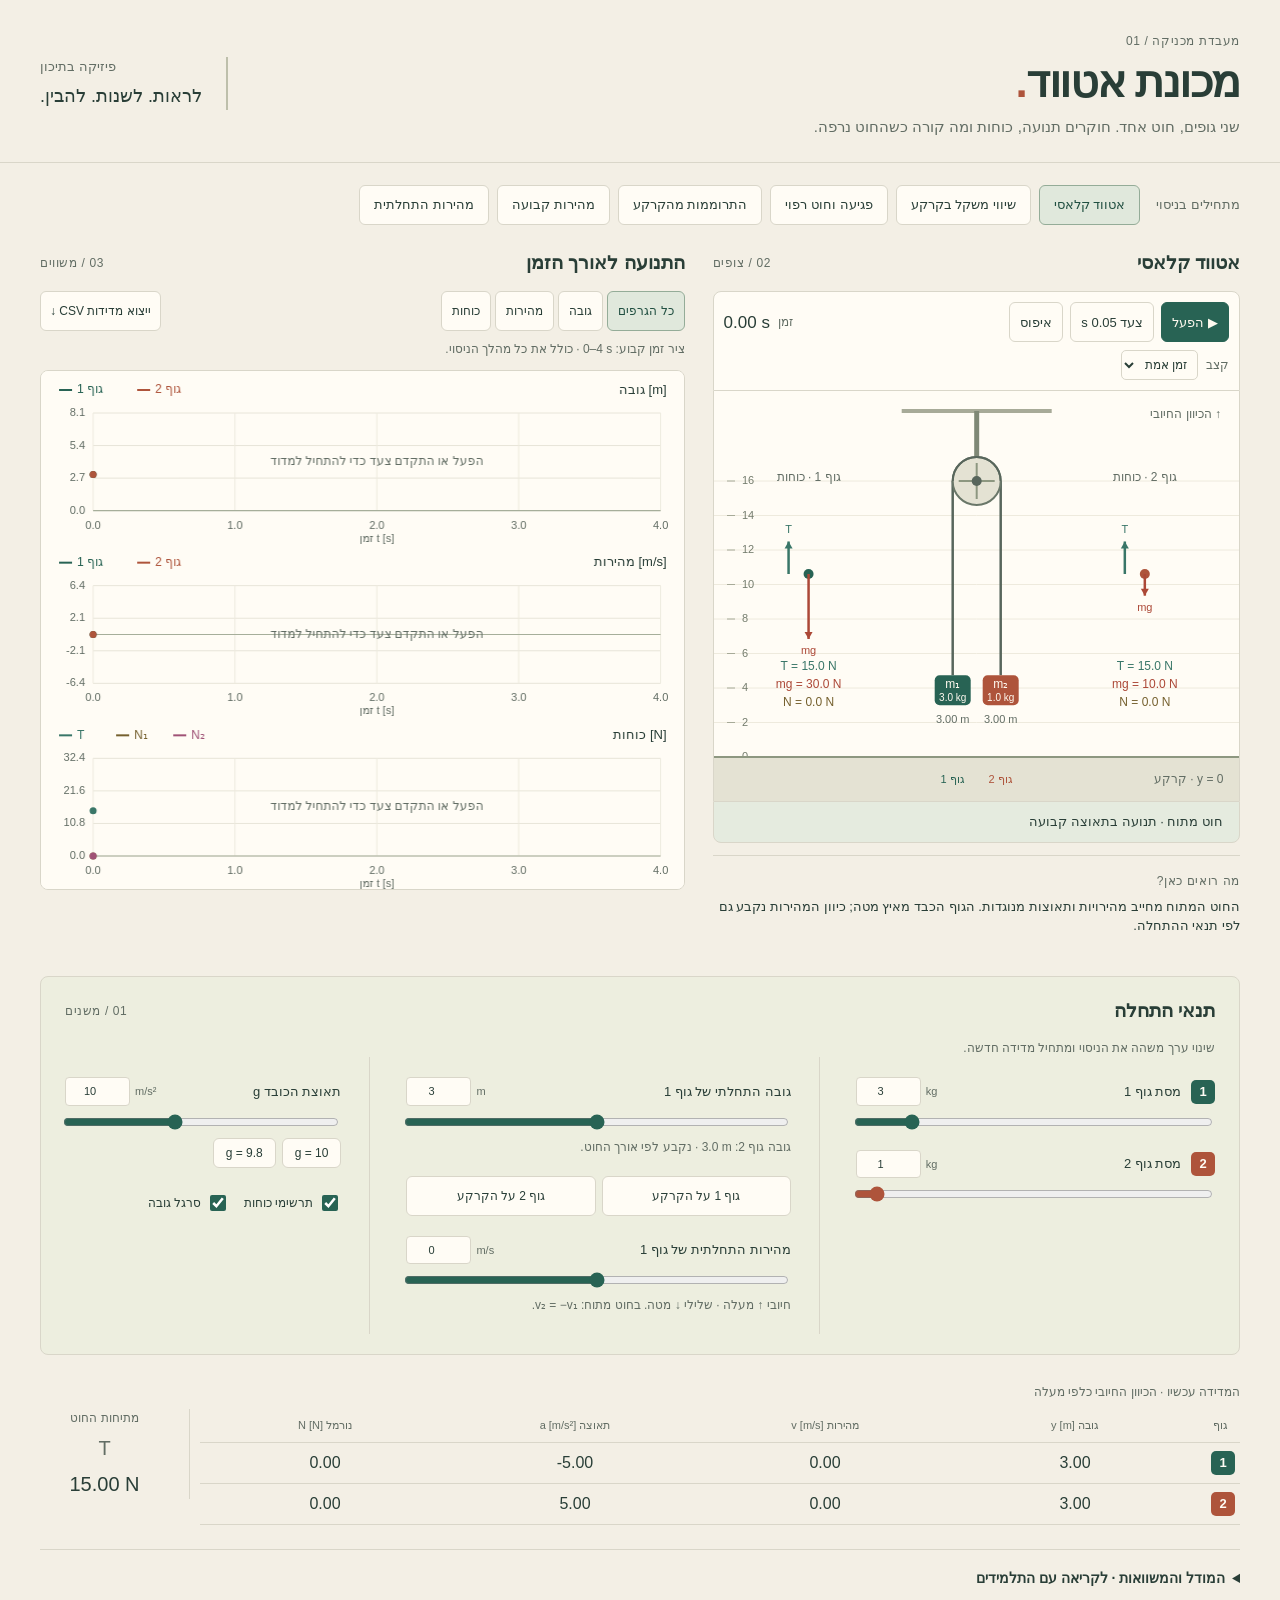
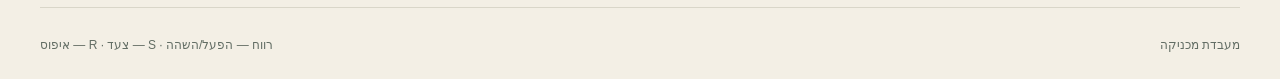
==== atwood-lab.html @ 93667bab "Atwood machine lab: physics, planning, live layout, measurements below settings" ====
<!doctype html>
<html lang="he" dir="rtl">
<head><meta charset="utf-8"><meta name="viewport" content="width=device-width, initial-scale=1">
<title>מכונת אטווד · מעבדת מכניקה</title><style>
:root{--paper:#f3efe5;--surface:#fffcf5;--ink:#293e37;--muted:#626d64;--line:#d9d6c9;--green:#286354;--clay:#ae543b;--color-m1:#286354;--color-m2:#ae543b}
*{box-sizing:border-box}body{margin:0;background:var(--paper);color:var(--ink);font-family:"Segoe UI",Arial,sans-serif;line-height:1.5}button,input,select{font:inherit}button,select{cursor:pointer}button{background:var(--surface);color:var(--ink);border:1px solid var(--line);border-radius:6px;padding:8px 14px;min-height:40px;transition:background .15s}button:hover{background:#e9eadf}button.active,button[aria-pressed=true]{background:#e0e8dc;border-color:#94ac98;color:#204f41}button:disabled{opacity:.5;cursor:default}:focus-visible{outline:3px solid #c17d35;outline-offset:3px}button.btn-primary{background:var(--green);border-color:var(--green);color:#fffaf0}button.btn-primary:hover{background:#204f41}.app-header{max-width:1450px;margin:auto;padding:28px 40px 23px;display:flex;align-items:center;justify-content:space-between;gap:24px;border-bottom:1px solid var(--line)}.eyebrow{font-size:12px;letter-spacing:.05em;color:var(--muted)}h1{font-size:44px;line-height:1.1;margin:6px 0 10px;font-weight:650;letter-spacing:-1.5px}.title-dot{color:var(--clay)}.brand p{margin:0;color:var(--muted);font-size:15px}.header-note{text-align:left;border-right:2px solid #bdbfab;padding-right:24px}.header-note span,.header-note strong{display:block}.header-note span{color:var(--muted);font-size:13px}.header-note strong{font-size:18px;font-weight:500;margin-top:6px}main{max-width:1450px;margin:auto;padding:22px 40px 0}.presets-bar{display:flex;flex-wrap:wrap;align-items:center;gap:8px;margin-bottom:24px}.presets-label{font-size:13px;color:var(--muted);margin-left:8px}.preset-btn{font-size:13px}.workspace{display:grid;grid-template-columns:300px minmax(0,1fr);gap:30px}.controls-sidebar{padding:0 0 8px 28px;border-left:1px solid var(--line);min-width:0}.section-heading{display:flex;align-items:center;justify-content:space-between;gap:16px;margin-bottom:14px}h2{font-size:19px;font-weight:600;margin:0}h3{font-size:16px;font-weight:600;margin:0 0 8px}.hint{font-size:12px;color:var(--muted);margin:8px 0 15px}.control-group{margin:20px 0}.control-header{display:flex;align-items:center;justify-content:space-between;gap:8px;margin-bottom:8px}.control-header label{font-size:13px}.body-mark{display:inline-flex;align-items:center;justify-content:center;width:24px;height:24px;border-radius:5px;color:var(--surface);font-size:13px;font-weight:650;margin-left:6px}.m1{background:var(--green)}.m2{background:var(--clay)}.control-input-wrap{display:flex;align-items:center;direction:ltr;gap:5px;font-size:11px;color:var(--muted)}input[type=number]{width:65px;padding:5px 3px;border:1px solid var(--line);border-radius:4px;background:var(--surface);color:var(--ink);text-align:center;direction:ltr;font-variant-numeric:tabular-nums}input[type=range]{display:block;width:100%;accent-color:var(--green);direction:ltr;cursor:pointer}#sliderM2{accent-color:var(--clay)}input[type=checkbox]{accent-color:var(--green);width:16px;height:16px}.quick-buttons{display:flex;gap:6px;margin-top:8px}.quick-buttons button{font-size:12px;min-height:30px;padding:3px 12px}.ground-actions{display:flex;gap:6px}.ground-actions button{font-size:12px;padding:7px 9px;flex:1}hr{border:0;border-top:1px solid var(--line);margin:22px 0}.display-options{display:flex;flex-wrap:wrap;gap:15px;font-size:12px}.display-options label{display:flex;gap:5px;align-items:center}.notice{background:#f6e5ce;color:#744719;font-size:12px;border-right:3px solid #ba7c38;padding:10px}.experiment{min-width:0}.sim-toolbar{display:flex;align-items:center;flex-wrap:wrap;gap:16px;background:var(--surface);padding:12px 16px;border:1px solid var(--line);border-radius:8px 8px 0 0}.action-buttons{display:flex;gap:7px}.action-buttons button{font-size:13px}.speed-control{font-size:12px;color:var(--muted);display:flex;gap:8px;align-items:center}select{padding:6px;background:var(--surface);color:var(--ink);border:1px solid var(--line);border-radius:5px}.time-readout{display:flex;align-items:center;gap:8px;margin-right:auto;font-size:12px;color:var(--muted)}.time-readout bdi{font-size:20px;color:var(--ink);font-variant-numeric:tabular-nums}.canvas-container{height:410px;position:relative;border-left:1px solid var(--line);border-right:1px solid var(--line);background:var(--surface)}canvas{display:block;width:100%;height:100%}.direction-note{position:absolute;right:18px;top:14px;font-size:12px;color:var(--muted)}.status-badge{padding:10px 16px;border:1px solid var(--line);border-radius:0 0 8px 8px;background:#e5ebdf;font-size:13px}.status-slack{background:#f5e5d2;color:#774626}.status-limit{background:#f5e5d2;color:#774626}.measurement-table{display:flex;align-items:center;gap:20px;margin-top:18px}table{border-collapse:collapse;width:100%;font-size:13px;table-layout:fixed}caption{text-align:right;font-size:12px;color:var(--muted);margin-bottom:8px}th,td{padding:8px 4px;text-align:center;border-bottom:1px solid var(--line)}thead th{font-size:11px;font-weight:500;color:var(--muted)}tbody td{direction:ltr;font-variant-numeric:tabular-nums;font-size:16px}th:first-child{width:40px}.tension-readout{flex:0 0 135px;border-right:1px solid var(--line);padding-right:20px;text-align:center}.tension-readout span{display:block;font-size:12px;color:var(--muted)}.tension-readout bdi{display:block;font-size:25px;margin-top:8px;font-variant-numeric:tabular-nums}.learning-note{display:flex;align-items:baseline;gap:16px;margin-top:18px;padding:12px 0;border-top:1px solid var(--line)}.learning-note .eyebrow{flex-shrink:0}.learning-note p{margin:0;font-size:13px;color:var(--ink)}.graphs-section{margin-top:34px;padding-top:25px;border-top:1px solid var(--line)}.graphs-header{display:flex;align-items:center;justify-content:space-between;gap:14px;flex-wrap:wrap}.graph-tabs{display:flex;gap:5px}.graph-tabs button{font-size:13px}#btnExportCSV{font-size:12px}.graph-canvas-container{height:510px;background:var(--surface);border:1px solid var(--line);border-radius:8px;overflow:hidden}.theory-section{margin:24px 0;border-top:1px solid var(--line);border-bottom:1px solid var(--line);padding:18px 0}.theory-section summary{cursor:pointer;font-size:14px;font-weight:600}.theory-content{display:grid;grid-template-columns:1fr 1fr;gap:40px;margin-top:22px}.theory-content p{font-size:13px;color:var(--muted)}.formula{direction:ltr;text-align:left;font-size:15px;font-family:Consolas,monospace;background:var(--surface);padding:10px;margin-top:8px;overflow-wrap:anywhere}footer{display:flex;justify-content:space-between;color:var(--muted);font-size:12px;padding:4px 0 25px}bdi{font-variant-numeric:tabular-nums}
@media(min-width:1500px){.canvas-container{height:460px}}
@media(max-width:1050px){main{padding:20px 24px 0}.app-header{padding:25px 24px}.workspace{grid-template-columns:260px minmax(0,1fr);gap:20px}.controls-sidebar{padding-left:20px}.measurement-table{gap:8px}.tension-readout{flex-basis:100px;padding-right:8px}.sim-toolbar{gap:10px}.time-readout{margin-right:0}.header-note{display:none}}
@media(max-width:760px){h1{font-size:36px}.app-header{padding:23px 18px}.brand p{font-size:13px}main{padding:18px 16px 0}.workspace{display:flex;flex-direction:column}.controls-sidebar{border:1px solid var(--line);border-radius:8px;padding:16px;background:#edeedf;order:2}.experiment{order:1}.presets-label{width:100%}.preset-btn{flex:1 1 135px}.canvas-container{height:400px}.sim-toolbar{padding:10px}.time-readout{margin-right:auto}.measurement-table{flex-wrap:wrap}.tension-readout{border:0;display:flex;align-items:center;gap:15px;padding:0}.tension-readout bdi{margin:0;font-size:21px}.learning-note{display:block}.learning-note p{margin-top:5px}.theory-content{grid-template-columns:1fr;gap:20px}footer{gap:16px;flex-wrap:wrap}.graph-canvas-container{height:590px}.graphs-section{margin-top:25px}}
@media(max-width:380px){.action-buttons button{padding:7px 9px;font-size:12px}.graph-tabs{width:100%}.graph-tabs button{flex:1;padding:7px}tbody td{font-size:14px}.measurement-table{gap:12px}.section-heading .eyebrow{font-size:10px}}


/* Simultaneous motion and live graphs on classroom / laptop screens. */
@media (min-width:761px){
  main,.app-header{max-width:1650px}
  .workspace{grid-template-columns:240px minmax(0,1fr) minmax(0,1fr);gap:22px;align-items:start}
  .controls-sidebar{padding-left:20px}
  .experiment{grid-column:2;grid-row:1}
  .graphs-section{grid-column:3;grid-row:1;margin:0;padding:0;border:0;min-width:0}
  .sim-toolbar{display:grid;grid-template-columns:1fr auto;gap:8px;padding:10px}
  .action-buttons{grid-column:1;grid-row:1}
  .action-buttons button{padding:7px 10px}
  .time-readout{grid-column:2;grid-row:1;margin:0}
  .time-readout bdi{font-size:17px}
  .speed-control{grid-column:1/-1;grid-row:2}
  .canvas-container{height:clamp(310px,calc(100dvh - 430px),410px)}
  .graphs-header{gap:8px}
  .graph-tabs{gap:4px}
  .graph-tabs button{padding:7px 10px;font-size:12px}
  #btnExportCSV{padding:7px 9px}
  .graph-canvas-container{height:clamp(360px,calc(100dvh - 410px),510px)}
  .graphs-section>.hint{margin:9px 0 12px}
  .measurement-table{flex-wrap:wrap;gap:10px;margin-top:12px}
  .tension-readout{flex:auto;border:0;padding:0;display:flex;align-items:center;gap:12px;text-align:right}
  .tension-readout bdi{margin:0;font-size:20px}
  .learning-note{display:block;margin-top:12px}
  .learning-note p{margin-top:5px}
}
@media (min-width:761px) and (max-width:1150px){
  .workspace{grid-template-columns:repeat(2,minmax(0,1fr));gap:24px}
  .experiment{grid-column:1;grid-row:1}
  .graphs-section{grid-column:2;grid-row:1}
  .controls-sidebar{grid-column:1/-1;grid-row:2;border:1px solid var(--line);border-radius:8px;padding:20px;max-width:560px;width:100%;justify-self:center;background:#edeedf}
}
@media (min-width:761px) and (max-height:820px){
  .app-header{padding:14px 24px}
  h1{font-size:34px;margin:4px 0 6px}
  .brand p{font-size:13px}
  main{padding-top:14px}
  .presets-bar{margin-bottom:18px}
  .section-heading{margin-bottom:10px}
}
@media (max-width:760px){
  .graphs-section{order:2;min-width:0;width:100%;margin-top:14px}
  .controls-sidebar{order:3;margin-top:12px}
}

@media (min-width:761px) and (max-width:1050px){
  .presets-label{display:none}
  .preset-btn{font-size:12px;padding:6px 10px;min-height:34px}
  .presets-bar{gap:6px}
}


/* Parameters below; reserve the upper workspace for motion and larger plots. */
@media(min-width:761px){
  .workspace{grid-template-columns:minmax(0,.9fr) minmax(0,1.1fr);gap:28px}
  .experiment{grid-column:1;grid-row:1}
  .graphs-section{grid-column:2;grid-row:1}
  .controls-sidebar{grid-column:1/-1;grid-row:2;border:1px solid var(--line);border-radius:8px;padding:20px 24px;max-width:none;width:100%;background:#edeedf;justify-self:stretch}
  .controls-sidebar>.hint{margin-bottom:0}
  .settings-grid{display:grid;grid-template-columns:1fr 1.15fr .85fr;gap:36px}
  .settings-group{min-width:0}
  .settings-group+.settings-group{border-right:1px solid var(--line);padding-right:28px}
  .settings-group .display-options{margin-top:24px}
}
@media(min-width:761px) and (max-width:1000px){
  .workspace{grid-template-columns:repeat(2,minmax(0,1fr));gap:22px}
  .settings-grid{gap:20px}
  .settings-group+.settings-group{padding-right:16px}
}
@media(max-width:760px){
  .settings-grid{display:block}
}

@media(min-width:761px){
  .graph-canvas-container{height:clamp(390px,calc(100dvh - 350px),520px)}
}

@media(min-width:761px) and (max-width:850px){
  .graph-canvas-container{height:clamp(360px,calc(100dvh - 410px),520px)}
}


/* Live numerical measurements follow the experiment parameters. */
.measurements-section{min-width:0}
.measurements-section .measurement-table{margin-top:0}
@media(min-width:761px){
  .measurements-section{grid-column:1/-1;grid-row:3}
  .measurements-section .measurement-table{flex-wrap:nowrap}
  .measurements-section .tension-readout{flex:0 0 150px;display:block;border-right:1px solid var(--line);padding-right:20px;text-align:center}
  .measurements-section .tension-readout bdi{margin-top:6px}
}
@media(max-width:760px){
  .measurements-section{order:4}
}

</style></head>
<body>
<header class="app-header">
  <div class="brand"><span class="eyebrow">מעבדת מכניקה / 01</span><h1>מכונת אטווד<span class="title-dot">.</span></h1>
  <p>שני גופים, חוט אחד. חוקרים תנועה, כוחות ומה קורה כשהחוט נרפה.</p></div>
  <div class="header-note"><span>פיזיקה בתיכון</span><strong>לראות. לשנות. להבין.</strong></div>
</header>
<main>
<nav class="presets-bar" aria-label="בחירת ניסוי">
<span class="presets-label">מתחילים בניסוי</span>
<button class="preset-btn active" data-preset="classic" aria-pressed="true">אטווד קלאסי</button>
<button class="preset-btn" data-preset="ground_equilibrium" aria-pressed="false">שיווי משקל בקרקע</button>
<button class="preset-btn" data-preset="ground_impact" aria-pressed="false">פגיעה וחוט רפוי</button>
<button class="preset-btn" data-preset="liftoff" aria-pressed="false">התרוממות מהקרקע</button>
<button class="preset-btn" data-preset="equal_velocity" aria-pressed="false">מהירות קבועה</button>
<button class="preset-btn" data-preset="downward_push" aria-pressed="false">מהירות התחלתית</button>
</nav>
<div class="workspace">

<section class="experiment" aria-label="הדמיה ונתונים">
<div class="section-heading"><h2 id="experimentTitle">אטווד קלאסי</h2><span class="eyebrow">02 / צופים</span></div>
<div class="sim-toolbar">
<div class="action-buttons"><button id="btnPlayPause" class="btn-primary">▶ הפעל</button><button id="btnStep">צעד 0.05 s</button><button id="btnReset">איפוס</button></div>
<label class="speed-control" for="speedSelect">קצב <select id="speedSelect"><option value="1">זמן אמת</option><option value="0.5">×0.5</option><option value="0.2">×0.2</option></select></label>
<div class="time-readout"><span>זמן</span><bdi id="valTime">0.00 s</bdi></div></div>
<div class="canvas-container"><canvas id="simCanvas" role="img" aria-label="מכונת אטווד: גוף 1 משמאל, גוף 2 מימין, חוט וגלגלת. גובה נמדד מתחתית הגוף עד הקרקע."></canvas>
<span class="direction-note">↑ הכיוון החיובי</span></div>
<div id="valStateBadge" class="status-badge" role="status">חוט מתוח</div>
<div class="learning-note"><span class="eyebrow">מה רואים כאן?</span><p id="stateExplanation"></p></div>
</section>
<section class="graphs-section" aria-label="גרפים של הניסוי">
<div class="section-heading"><h2>התנועה לאורך הזמן</h2><span class="eyebrow">03 / משווים</span></div>
<div class="graphs-header"><div class="graph-tabs" role="group" aria-label="סוג הגרף">
<button id="tabAll" class="tab-btn active" aria-pressed="true">כל הגרפים</button><button id="tabPos" class="tab-btn" aria-pressed="false">גובה</button><button id="tabVel" class="tab-btn" aria-pressed="false">מהירות</button><button id="tabForce" class="tab-btn" aria-pressed="false">כוחות</button></div>
<button id="btnExportCSV">ייצוא מדידות CSV ↓</button></div>
<p class="hint" id="graphPlanNote">ציר הזמן נקבע מראש לפי תנאי הניסוי ונשאר קבוע.</p>
<div class="graph-canvas-container"><canvas id="graphCanvas" role="img" aria-label="גרפי גובה, מהירות ומתיחות ונורמל של שני הגופים כתלות בזמן"></canvas></div>
</section>
<aside class="controls-sidebar" aria-label="הגדרות הניסוי">
<div class="section-heading"><h2>תנאי התחלה</h2><span class="eyebrow">01 / משנים</span></div>
<p class="hint">שינוי ערך משהה את הניסוי ומתחיל מדידה חדשה.</p>
<div class="settings-grid">
<section class="settings-group" aria-label="מסות"><div class="control-group"><div class="control-header"><label for="inputM1"><span class="body-mark m1">1</span> מסת גוף 1</label>
<div class="control-input-wrap"><input id="inputM1" type="number" min="0.1" max="20" step="0.1" value="3"><span>kg</span></div></div>
<input aria-label="מסת גוף 1" id="sliderM1" type="range" min="0.1" max="20" step="0.1" value="3"></div>
<div class="control-group"><div class="control-header"><label for="inputM2"><span class="body-mark m2">2</span> מסת גוף 2</label>
<div class="control-input-wrap"><input id="inputM2" type="number" min="0.1" max="20" step="0.1" value="1"><span>kg</span></div></div>
<input aria-label="מסת גוף 2" id="sliderM2" type="range" min="0.1" max="20" step="0.1" value="1"></div>
</section>
<section class="settings-group" aria-label="מיקום ומהירות"><div class="control-group"><div class="control-header"><label for="inputY1">גובה התחלתי של גוף 1</label>
<div class="control-input-wrap"><input id="inputY1" type="number" min="0" max="6" step="0.1" value="3"><span>m</span></div></div>
<input aria-label="גובה התחלתי גוף 1" id="sliderY1" type="range" min="0" max="6" step="0.1" value="3">
<p class="hint">גובה גוף 2: <bdi id="initY2Label">3.0 m</bdi> · נקבע לפי אורך החוט.</p></div>
<div class="ground-actions"><button id="btnGround1">גוף 1 על הקרקע</button><button id="btnGround2">גוף 2 על הקרקע</button></div>
<div class="control-group"><div class="control-header"><label for="inputV1">מהירות התחלתית של גוף 1</label>
<div class="control-input-wrap"><input id="inputV1" type="number" min="-10" max="10" step="0.5" value="0"><span>m/s</span></div></div>
<input aria-label="מהירות התחלתית גוף 1" id="sliderV1" type="range" min="-10" max="10" step="0.5" value="0">
<p class="hint">חיובי ↑ מעלה · שלילי ↓ מטה. בחוט מתוח: <bdi>v₂ = −v₁</bdi>.</p></div>
</section>
<section class="settings-group" aria-label="כבידה ותצוגה"><div class="control-group"><div class="control-header"><label for="inputG">תאוצת הכובד <bdi>g</bdi></label>
<div class="control-input-wrap"><input id="inputG" type="number" min="0" max="25" step="0.1" value="10"><span>m/s²</span></div></div>
<input aria-label="תאוצת הכובד" id="sliderG" type="range" min="0" max="25" step="0.1" value="10">
<div class="quick-buttons"><button id="btnG10">g = 10</button><button id="btnG98">g = 9.8</button></div></div>
<div class="display-options"><label><input id="toggleFBD" type="checkbox" checked> תרשימי כוחות</label>
<label><input id="toggleRuler" type="checkbox" checked> סרגל גובה</label></div>
</section>
</div>
<p id="configNotice" class="notice" role="status" hidden></p>
</aside>
<section class="measurements-section" aria-label="מדידות הניסוי בזמן אמת">
<div class="measurement-table"><table><caption>המדידה עכשיו · הכיוון החיובי כלפי מעלה</caption><thead><tr><th>גוף</th><th>גובה <bdi>y [m]</bdi></th><th>מהירות <bdi>v [m/s]</bdi></th><th>תאוצה <bdi>a [m/s²]</bdi></th><th>נורמל <bdi>N [N]</bdi></th></tr></thead>
<tbody><tr class="row-m1"><th><span class="body-mark m1">1</span></th><td id="valY1"></td><td id="valV1"></td><td id="valA1"></td><td id="valN1"></td></tr>
<tr class="row-m2"><th><span class="body-mark m2">2</span></th><td id="valY2"></td><td id="valV2"></td><td id="valA2"></td><td id="valN2"></td></tr></tbody></table>
<div class="tension-readout"><span>מתיחות החוט <bdi>T</bdi></span><bdi id="valT">15.00 N</bdi></div></div>
</section>
</div>
<details id="theorySection" class="theory-section"><summary>המודל והמשוואות · לקריאה עם התלמידים</summary>
<div class="theory-content"><div><h3>כשהחוט מתוח ושני הגופים באוויר</h3><p>הכיוון החיובי מעלה לשני הגופים. התאוצות מנוגדות, גם כשהמהירות רגעית אפס.</p>
<div id="formulaBoxA" class="formula"></div><div id="formulaBoxT" class="formula"></div></div>
<div><h3>קרקע, חוט רפוי ומתקף</h3><p>גוף נח על הקרקע: <bdi>N + T − mg = 0</bdi>. בחוט רפוי: <bdi>T = 0</bdi>, ובאוויר <bdi>a = −g</bdi>. פגיעה בקרקע ומתיחת חוט מחדש מטופלות כאירועים לא אלסטיים; האנרגיה המכנית אינה נשמרת בהם. הגרפים מציגים כוחות רגילים לפני ואחרי האירוע; המתקף הרגעי אינו מוצג כשיא כוח סופי.</p>
<p>המודל משתמש בגלגלת ובחוט חסרי מסה וללא חיכוך. גובה נמדד מתחתית הגוף; גדלי הגופים והחיצים הם להמחשה. <span id="apparatusNote"></span> הקשת הקבועה סביב הגלגלת אינה נכללת באורך זה.</p></div></div>
</details>
<footer>מעבדת מכניקה <span>רווח — הפעל/השהה · S — צעד · R — איפוס</span></footer>
</main>
<script>
/* Upward-positive ideal Atwood model. Exact motion between contact events.
 * stringLength = effective length of the two straight rope segments.
 * Ground impact and rope retightening are perfectly inelastic.
 */
(function(root,factory){
  if(typeof module==='object'&&module.exports) module.exports=factory();
  else root.AtwoodPhysics=factory();
})(typeof self!=='undefined'?self:this,function(){
  const EPS=1e-9, clean=x=>Math.abs(x)<EPS?0:x;
  function finite(value,fallback){
    const n=Number(value===undefined?fallback:value);
    if(!Number.isFinite(n)) throw new RangeError('יש להזין מספר סופי');
    return n;
  }
  function crossing(p,v,a,direction){
    let roots=[];
    if(Math.abs(a)<EPS){if(Math.abs(v)>EPS) roots=[-p/v];}
    else {const d=v*v-2*a*p;if(d>=0) roots=[(-v-Math.sqrt(d))/a,(-v+Math.sqrt(d))/a];}
    return Math.min(...roots.filter(t=>t>=-1e-10&&direction*(v+a*t)>EPS).map(t=>Math.max(0,t)),Infinity);
  }
  class AtwoodSimulation {
    constructor(o={}){this.setParameters(o);this.reset();}
    setParameters(o={}){
      this.m1=finite(o.m1,3);this.m2=finite(o.m2,1);this.g=finite(o.g,10);
      this.pulleyHeight=finite(o.pulleyHeight,8);this.stringLength=finite(o.stringLength,10);
      this.pulleyRadius=finite(o.pulleyRadius,.45);
      this.stopAtPulley=o.stopAtPulley!==false;
      this.ropeSum=2*this.pulleyHeight-this.stringLength;
      this.upperLimit=this.pulleyHeight-.7;
      this.initY1=finite(o.initY1,3);
      this.initY2=finite(o.initY2,this.ropeSum-this.initY1);
      this.initV1=finite(o.initV1,0);
      this.initV2=finite(o.initV2,Math.abs(this.initY1+this.initY2-this.ropeSum)<EPS?-this.initV1:0);
      if(this.m1<=0||this.m2<=0||this.g<0||this.pulleyRadius<=0||this.ropeSum<0||
         this.initY1<0||this.initY2<0||this.initY1>this.upperLimit||this.initY2>this.upperLimit||
         this.initY1+this.initY2<this.ropeSum-EPS)
        throw new RangeError('פרמטרים לא תקינים או גבהים שאינם תואמים לאורך החוט');
    }
    reset(){
      this.time=0;this.y1=this.initY1;this.y2=this.initY2;
      this.v1=this.initV1;this.v2=this.initV2;this.pulleyAngle=0;this.boundaryReached=false;
      if(this.y1===0&&this.v1<0)this.v1=0;
      if(this.y2===0&&this.v2<0)this.v2=0;
      if(this.y1+this.y2<=this.ropeSum+EPS&&this.v1+this.v2<-EPS)this.retighten();
      this.computeForces();
    }
    retighten(){
      let u=(this.m1*this.v1-this.m2*this.v2)/(this.m1+this.m2);
      if((this.y1<=EPS&&u<0)||(this.y2<=EPS&&u>0))u=0;
      this.v1=clean(u);this.v2=clean(-u);
    }
    computeForces(){
      if(this.y1+this.y2<=this.ropeSum+EPS&&this.v1+this.v2<-EPS){
        this.retighten();
      }
      const ground1=this.y1<=EPS&&this.v1<=EPS,ground2=this.y2<=EPS&&this.v2<=EPS;
      this.N1=0;this.N2=0;this.T=0;this.a1=0;this.a2=0;
      this.isSlack=this.y1+this.y2>this.ropeSum+EPS||this.v1+this.v2>EPS||(ground1&&ground2);
      if(this.isSlack){
        this.a1=ground1?0:-this.g;this.N1=ground1?this.m1*this.g:0;
        this.a2=ground2?0:-this.g;this.N2=ground2?this.m2*this.g:0;
        this.stateType=ground1&&ground2?'BOTH_GROUND':'SLACK';
        this.stateDescription=ground1&&ground2?'שני הגופים על הקרקע · חוט רפוי':'חוט רפוי · T = 0 · הגוף שבאוויר בנפילה חופשית';
      }else if(ground1&&this.m1>=this.m2&&Math.abs(this.v2)<EPS){
        this.T=this.m2*this.g;this.N1=(this.m1-this.m2)*this.g;
        this.stateType='EQUILIBRIUM_1';this.stateDescription='שיווי משקל · גוף 1 על הקרקע';
      }else if(ground2&&this.m2>=this.m1&&Math.abs(this.v1)<EPS){
        this.T=this.m1*this.g;this.N2=(this.m2-this.m1)*this.g;
        this.stateType='EQUILIBRIUM_2';this.stateDescription='שיווי משקל · גוף 2 על הקרקע';
      }else{
        this.a1=(this.m2-this.m1)/(this.m1+this.m2)*this.g;this.a2=-this.a1;
        this.T=2*this.m1*this.m2/(this.m1+this.m2)*this.g;
        this.stateType=ground1||ground2?'LIFT_OFF':'TAUT_MOTION';
        this.stateDescription=ground1||ground2?'התרוממות מהקרקע · N = 0':
          Math.abs(this.a1)<EPS?'חוט מתוח · מהירות קבועה (a = 0)':'חוט מתוח · תנועה בתאוצה קבועה';
      }
      for(const key of ['a1','a2','v1','v2','T','N1','N2'])this[key]=clean(this[key]);
      if(this.boundaryReached){this.stateType='LIMIT';this.stateDescription='ההדמיה נעצרה: גוף הגיע לגבול העליון של המתקן';}
    }
    step(dt){
      if(!Number.isFinite(dt)||dt<=0||this.boundaryReached)return;
      let remaining=dt,guard=0;
      while(remaining>1e-10&&guard++<1000){
        this.computeForces();
        let duration=remaining,event=null;
        const consider=(t,kind)=>{if(t<=duration){duration=t;event=kind;}};
        consider(crossing(this.y1,this.v1,this.a1,-1),'ground1');
        consider(crossing(this.y2,this.v2,this.a2,-1),'ground2');
        if(this.stopAtPulley){
          consider(crossing(this.y1-this.upperLimit,this.v1,this.a1,1),'ceiling1');
          consider(crossing(this.y2-this.upperLimit,this.v2,this.a2,1),'ceiling2');
        }
        if(this.isSlack)consider(crossing(this.y1+this.y2-this.ropeSum,this.v1+this.v2,this.a1+this.a2,-1),'rope');
        const dy1=this.v1*duration+.5*this.a1*duration*duration;
        this.y1+=dy1;this.y2+=this.v2*duration+.5*this.a2*duration*duration;
        this.v1+=this.a1*duration;this.v2+=this.a2*duration;
        if(!this.isSlack)this.pulleyAngle-=dy1/this.pulleyRadius;
        this.time+=duration;remaining-=duration;
        if(event){
          if(this.onEvent)this.onEvent(this);
          if(event==='ground1'){this.y1=0;this.v1=0;}
          if(event==='ground2'){this.y2=0;this.v2=0;}
          if(event==='rope'){this.y2=this.ropeSum-this.y1;this.retighten();}
          if(event.startsWith('ceiling')){this.boundaryReached=true;remaining=0;}
          this.computeForces();
          if(this.onEvent)this.onEvent(this);
        }
      }
      if(guard>=1000)throw new Error('יותר מדי אירועים בצעד אחד');
      this.computeForces();
    }
    getTheoretical(){
      const a=(this.m2-this.m1)/(this.m1+this.m2)*this.g;
      return {acceleration:clean(a),accelerationM1:clean(a),accelerationM2:clean(-a),
        tension:2*this.m1*this.m2/(this.m1+this.m2)*this.g,weight1:this.m1*this.g,weight2:this.m2*this.g};
    }
  }
  return {AtwoodSimulation};
});

</script><script>
/* A private dry run determines the entire experiment's axes and clearance.
 * It never supplies future samples to the live graph.
 */
(function(root,factory){
 if(typeof module==='object'&&module.exports)module.exports=factory(require('./physics.js'));
 else root.AtwoodPlanning=factory(root.AtwoodPhysics);
})(typeof self!=='undefined'?self:this,function(physics){
 function planExperiment(parameters={}){
  const probe=new physics.AtwoodSimulation({...parameters,stopAtPulley:false});
  const moving=probe.v1!==0||probe.v2!==0||probe.a1!==0||probe.a2!==0;
  const unending=moving&&(probe.g===0||probe.m1===probe.m2);
  const horizon=unending?Math.max(10,2*probe.ropeSum/Math.max(Math.abs(probe.initV1),.1)):
   Math.max(120,4*(Math.abs(probe.initV1)/Math.max(probe.g,.001)+Math.sqrt(2*probe.ropeSum/Math.max(probe.g,.001))));
  const dt=horizon/6000,keys=['y1','y2','v1','v2','T','N1','N2'];
  const bounds=Object.fromEntries(keys.map(k=>[k,{min:0,max:0}]));
  let maxHeight=Math.max(probe.y1,probe.y2),settled=!moving;
  function capture(s){
   for(const k of keys){bounds[k].min=Math.min(bounds[k].min,s[k]);bounds[k].max=Math.max(bounds[k].max,s[k]);}
   maxHeight=Math.max(maxHeight,s.y1,s.y2);
   // Include the exact projectile peak, which may fall between forecast samples.
   if(s.isSlack&&s.g>0)for(const id of [1,2]){
    if(s['v'+id]>0){
     const peak=s['y'+id]+s['v'+id]**2/(2*s.g);
     maxHeight=Math.max(maxHeight,peak);bounds['y'+id].max=Math.max(bounds['y'+id].max,peak);
    }
   }
  }
  probe.onEvent=capture;capture(probe);
  if(moving)for(let i=0;i<6000;i++){
   probe.step(dt);capture(probe);
   if(probe.v1===0&&probe.v2===0&&probe.a1===0&&probe.a2===0){settled=true;break;}
  }
  // Round upward and leave a little stationary tail; do not change after play.
  const duration=settled?Math.max(2,Math.ceil((probe.time+.4)*2)/2):Math.ceil(horizon);
  const pulleyHeight=Math.max(14,Math.ceil(maxHeight*1.8+2));
  const stringLength=2*pulleyHeight-probe.ropeSum;
  const range=ids=>{
   let min=Math.min(...ids.map(k=>bounds[k].min)),max=Math.max(...ids.map(k=>bounds[k].max));
   if(max-min<1e-9){max=Math.max(1,max);if(ids[0][0]==='v')min=-1;}
   const span=Math.max(max-min,1);
   return {min:ids[0][0]==='v'?min-span*.08:0,max:max+span*.08};
  };
  return {duration,pulleyHeight,stringLength,maxHeight,settled,
   reason:settled?'settled':unending?'unending':'observation',
   ranges:{pos:range(['y1','y2']),vel:range(['v1','v2']),force:range(['T','N1','N2'])}};
 }
 return{planExperiment};
});

</script><script>
/* Schematic canvas: heights refer to the lower face; forces use separate FBDs. */
(function(root,factory){if(typeof module==='object'&&module.exports)module.exports=factory();else root.AtwoodRenderer=factory();})(typeof self!=='undefined'?self:this,function(){
class AtwoodRenderer{
  constructor(canvas,sim,o={}){this.canvas=canvas;this.ctx=canvas.getContext('2d');this.sim=sim;this.theme=o.theme||'light';this.showFBD=o.showFBD??true;this.showRuler=o.showRuler??true;this.resize();}
  setTheme(t){this.theme=t;this.draw();}
  resize(){
    const rect=this.canvas.getBoundingClientRect(),dpr=typeof window==='undefined'?1:window.devicePixelRatio||1;
    this.width=rect.width||600;this.height=rect.height||410;
    this.canvas.width=this.width*dpr;this.canvas.height=this.height*dpr;this.ctx.setTransform(dpr,0,0,dpr,0,0);
    this.groundY=this.height-44;this.meterScale=(this.groundY-90)/this.sim.pulleyHeight;
    this.pulleyCenterX=this.width/2;this.pulleyCenterY=90;
    this.pulleyRadiusPx=Math.min(34,Math.max(24,this.width*.045));
  }
  meterToPxY(y){return this.groundY-y*this.meterScale;}
  text(text,x,y,color='#626d64',size=12,align='center'){
    const c=this.ctx;c.font=size+'px "Segoe UI", Arial, sans-serif';c.fillStyle=color;c.direction='ltr';c.textAlign=align;c.textBaseline='middle';c.fillText(text,x,y);
  }
  line(x1,y1,x2,y2,color,width=1){
    const c=this.ctx;c.beginPath();c.moveTo(x1,y1);c.lineTo(x2,y2);c.strokeStyle=color;c.lineWidth=width;c.stroke();
  }
  arrow(x,y,length,color,label){
    const c=this.ctx,end=y-length,sign=length>=0?1:-1;
    this.line(x,y,x,end,color,2.5);c.fillStyle=color;c.beginPath();c.moveTo(x,end);c.lineTo(x-4,end+sign*7);c.lineTo(x+4,end+sign*7);c.closePath();c.fill();
    this.text(label,x,end-sign*12,color,11);
  }
  drawFBD(body,anchor){
    const s=this.sim,c=this.ctx,y=this.groundY/2,m=body===1?s.m1:s.m2,N=body===1?s.N1:s.N2;
    const max=Math.max(s.m1*s.g,s.m2*s.g,s.T,s.N1,s.N2,1),arrowLength=Math.min(65,(this.height-200)/2),scale=arrowLength/max;
    this.text('גוף '+body+' · כוחות',anchor,y-arrowLength-31,'#626d64',12);
    c.fillStyle=body===1?'#286354':'#ae543b';c.beginPath();c.arc(anchor,y,5,0,Math.PI*2);c.fill();
    if(s.T>1e-8)this.arrow(anchor-20,y,s.T*scale,'#397668','T');
    if(m*s.g>1e-8)this.arrow(anchor,y,-m*s.g*scale,'#ac4837','mg');
    if(N>1e-8)this.arrow(anchor+20,y,N*scale,'#75602e','N');
    this.text('T = '+s.T.toFixed(1)+' N',anchor,y+arrowLength+28,'#397668',12);
    this.text('mg = '+(m*s.g).toFixed(1)+' N',anchor,y+arrowLength+46,'#ac4837',12);
    this.text('N = '+N.toFixed(1)+' N',anchor,y+arrowLength+64,'#75602e',12);
  }
  draw(){
    const c=this.ctx,s=this.sim,w=this.width,h=this.height,cx=w/2,cy=this.pulleyCenterY,r=this.pulleyRadiusPx;
    c.clearRect(0,0,w,h);c.fillStyle='#fffcf5';c.fillRect(0,0,w,h);
    for(let k=0;k<=this.sim.pulleyHeight;k+=Math.max(1,Math.ceil(this.sim.pulleyHeight/8))){
      const py=this.meterToPxY(k);this.line(0,py,w,py,'#eeeadd');
      if(this.showRuler){this.line(13,py,21,py,'#a7aa98');this.text(String(k),28,py,'#747c6d',11,'left');}
    }
    c.fillStyle='#e4e2d3';c.fillRect(0,this.groundY,w,44);
    this.line(0,this.groundY,w,this.groundY,'#8d9780',2);
    this.text('קרקע · y = 0',w-16,this.groundY+23,'#626d64',12,'right');
    this.line(cx-75,20,cx+75,20,'#a7aa98',4);this.line(cx,20,cx,cy,'#7f8876',5);
    // Rope endpoints attach to the upper face of the schematic blocks.
    for(const body of [1,2]){
      const x=cx+(body===1?-r:r),bottom=this.meterToPxY(body===1?s.y1:s.y2),top=bottom-30;
      c.strokeStyle=s.isSlack?'#ba7c38':'#58665c';c.lineWidth=2.5;c.beginPath();c.moveTo(x,cy);
      if(s.isSlack){
        const gap=Math.max(0,s.y1+s.y2-s.ropeSum),amp=Math.min(14,3+gap*8);
        for(let i=1;i<=36;i++){const t=i/36;c.lineTo(x+amp*Math.sin(t*Math.PI*6)*Math.sin(t*Math.PI),cy+(top-cy)*t);}
      }else c.lineTo(x,top);
      c.stroke();
      c.fillStyle=body===1?'#286354':'#ae543b';c.beginPath();c.roundRect(x-18,top,36,30,5);c.fill();
      this.text(body===1?'m₁':'m₂',x,top+9,'#fffaf0',12);
      this.text((body===1?s.m1:s.m2).toFixed(1)+' kg',x,top+23,'#fffaf0',10);
      if(bottom<this.groundY-23)this.text((body===1?s.y1:s.y2).toFixed(2)+' m',x,bottom+15,'#626d64',11);
    }
    c.fillStyle='#e4e2d3';c.strokeStyle='#6a7769';c.lineWidth=2;
    c.beginPath();c.arc(cx,cy,r,0,Math.PI*2);c.fill();c.stroke();
    c.save();c.translate(cx,cy);c.rotate(s.pulleyAngle);for(let i=0;i<4;i++){this.line(0,0,r-6,0,'#8d9780',2);c.rotate(Math.PI/2);}c.restore();
    c.fillStyle='#58665c';c.beginPath();c.arc(cx,cy,5,0,Math.PI*2);c.fill();
    c.beginPath();c.arc(cx,cy,r,Math.PI,0);c.strokeStyle='#58665c';c.stroke();
    if(this.showFBD){this.drawFBD(1,w*.18);this.drawFBD(2,w*.82);}
    this.text('גוף 1',cx-r,this.groundY+23,'#286354',11);
    this.text('גוף 2',cx+r,this.groundY+23,'#ae543b',11);
  }
}
return{AtwoodRenderer};
});

</script><script>
/* Fixed experiment axes prepared before play; all recorded samples stay visible. */
(function(root,factory){if(typeof module==='object'&&module.exports)module.exports=factory();else root.AtwoodCharts=factory();})(typeof self!=='undefined'?self:this,function(){
class AtwoodCharts{
 constructor(canvas,o={}){this.canvas=canvas;this.ctx=canvas.getContext('2d');this.dataPoints=[];this.activeTab='all';this.theme=o.theme||'light';this.timeDomain={min:0,max:5};this.ranges=null;this.resize();}
 setTheme(t){this.theme=t;this.draw();}
 resize(){const r=this.canvas.getBoundingClientRect(),d=typeof window==='undefined'?1:window.devicePixelRatio||1;this.width=r.width||600;this.height=r.height||510;this.canvas.width=this.width*d;this.canvas.height=this.height*d;this.ctx.setTransform(d,0,0,d,0,0);}
 setPlan(plan){this.timeDomain={min:0,max:plan.duration};this.ranges=plan.ranges;}
 reset(){this.dataPoints=[];this.draw();}
 record(time,s){this.dataPoints.push({t:time,y1:s.y1,y2:s.y2,v1:s.v1,v2:s.v2,a1:s.a1??0,a2:s.a2??0,T:s.T,N1:s.N1,N2:s.N2??0,isSlack:s.isSlack});}
 setActiveTab(tab){this.activeTab=tab;this.draw();}
 exportCSV(){
   if(!this.dataPoints.length)return null;
   const keys=['t','y1','y2','v1','v2','a1','a2','T','N1','N2'];
   return 'Time (s),y1 (m),y2 (m),v1 (m/s),v2 (m/s),a1 (m/s^2),a2 (m/s^2),Tension (N),Normal1 (N),Normal2 (N),isSlack\n'+this.dataPoints.map(p=>keys.map(k=>p[k].toFixed(6)).join(',')+','+(p.isSlack?1:0)).join('\n')+'\n';
 }
 text(t,x,y,color='#626d64',align='left',size=11){const c=this.ctx;c.font=size+'px "Segoe UI", Arial, sans-serif';c.direction='ltr';c.textAlign=align;c.textBaseline='middle';c.fillStyle=color;c.fillText(t,x,y);}
 line(x,y,x2,y2,color,width=1){const c=this.ctx;c.strokeStyle=color;c.lineWidth=width;c.beginPath();c.moveTo(x,y);c.lineTo(x2,y2);c.stroke();}
 draw(){
   const c=this.ctx,w=this.width,h=this.height;c.clearRect(0,0,w,h);c.fillStyle='#fffcf5';c.fillRect(0,0,w,h);
   const defs={
     pos:{title:'גובה [m]',series:[['y1','גוף 1','#286354'],['y2','גוף 2','#ae543b']]},
     vel:{title:'מהירות [m/s]',series:[['v1','גוף 1','#286354'],['v2','גוף 2','#ae543b']]},
     force:{title:'כוחות [N]',series:[['T','T','#397668'],['N1','N₁','#75602e'],['N2','N₂','#a05276']]}
   };
   const plots=this.activeTab==='all'?['pos','vel','force']:[this.activeTab],slot=h/plots.length;
   const latest=this.dataPoints.at(-1)?.t||0,minT=this.timeDomain.min,maxT=this.timeDomain.max;
   const data=this.dataPoints;
   plots.forEach((key,index)=>{
     const cfg=defs[key],top=index*slot;
     this.text(cfg.title,w-18,top+19,'#293e37','right',13);
     let lx=18;
     cfg.series.forEach(([k,label,color],i)=>{
       this.line(lx,top+19,lx+13,top+19,color,2);
       this.text(label,lx+18,top+19,color,'left',12);lx+=key==='force'?57:78;
     });
     const x=52,y=top+42,pw=w-76,ph=slot-75;
     let minY=0,maxY=1;
     if(this.ranges){minY=this.ranges[key].min;maxY=this.ranges[key].max;}
     else{
       for(const p of data)for(const s of cfg.series){minY=Math.min(minY,p[s[0]]);maxY=Math.max(maxY,p[s[0]]);}
       const span=Math.max(maxY-minY,1);if(key==='vel')minY-=span*.08;maxY+=span*.08;
     }
     const sx=t=>x+(t-minT)/(maxT-minT)*pw,sy=v=>y+ph-(v-minY)/(maxY-minY)*ph;
     for(let i=0;i<=3;i++){
       const v=minY+(maxY-minY)*i/3,yy=sy(v);
       this.line(x,yy,x+pw,yy,'#e8e5d9');this.text(v.toFixed(1),x-8,yy,'#626d64','right');
     }
     for(let i=0;i<=4;i++){const t=minT+(maxT-minT)*i/4;this.line(sx(t),y,sx(t),y+ph,'#eeebdf');this.text(t.toFixed(1),sx(t),y+ph+15,'#626d64','center');}
     this.text('זמן t [s]',x+pw/2,y+ph+28,'#626d64','center',11);
     if(minY<=0&&maxY>=0)this.line(x,sy(0),x+pw,sy(0),'#a6ae9a',1.2);
     c.save();c.beginPath();c.rect(x-4,y-4,pw+8,ph+8);c.clip();
     if(data.length>1){c.setLineDash([3,4]);this.line(sx(latest),y,sx(latest),y+ph,'#a7aa98');c.setLineDash([]);}
     cfg.series.forEach(([key,label,color],i)=>{
       c.strokeStyle=color;c.lineWidth=2;c.setLineDash(i===1?[5,3]:i===2?[2,3]:[]);
       c.beginPath();data.forEach((p,j)=>{if(j)c.lineTo(sx(p.t),sy(p[key]));else c.moveTo(sx(p.t),sy(p[key]));});c.stroke();
       if(data.length){const last=data.at(-1);c.beginPath();c.arc(sx(last.t),sy(last[key]),3.5,0,Math.PI*2);c.fillStyle=color;c.fill();}
     });
     c.restore();c.setLineDash([]);
     if(data.length<=1)this.text('הפעל או התקדם צעד כדי להתחיל למדוד',x+pw/2,y+ph/2,'#626d64','center',12);
   });
 }
}
return{AtwoodCharts};
});

</script><script>
document.addEventListener('DOMContentLoaded',()=>{
 const $=id=>document.getElementById(id);
 const sim=new AtwoodPhysics.AtwoodSimulation(),renderer=new AtwoodRenderer.AtwoodRenderer($('simCanvas'),sim),charts=new AtwoodCharts.AtwoodCharts($('graphCanvas'));
 const presets={
  classic:{m1:3,m2:1,initY1:3,initV1:0,g:10},
  ground_equilibrium:{m1:4,m2:2,initY1:0,initV1:0,g:10},
  ground_impact:{m1:3,m2:1,initY1:1.2,initV1:0,g:10},
  liftoff:{m1:1,m2:3,initY1:0,initV1:0,g:10},
  equal_velocity:{m1:2,m2:2,initY1:3,initV1:-2.5,g:10},
  downward_push:{m1:2.5,m2:1.5,initY1:4,initV1:-3,g:10}
 };
 const fields=[['M1','m1'],['M2','m2'],['G','g'],['Y1','initY1'],['V1','initV1']];
 let running=false,speed=1,last=null,accumulator=0,selected='classic',experimentPlan;
 let runDuration=5;
 const buttons=[...document.querySelectorAll('.preset-btn')];
 function notice(t){$('configNotice').textContent=t;$('configNotice').hidden=!t;}
 function play(value){
  running=value&&!sim.boundaryReached&&sim.time<runDuration;last=null;accumulator=0;
  $('btnPlayPause').textContent=running?'Ⅱ השהה':'▶ הפעל';
  $('btnPlayPause').setAttribute('aria-pressed',String(running));
 }
 function sync(){
  for(const [id,key]of fields){$('input'+id).value=sim[key];$('slider'+id).value=sim[key];}
  $('initY2Label').textContent=sim.initY2.toFixed(1)+' m';
  $('formulaBoxA').textContent='a₁ = (m₂ − m₁)g / (m₁ + m₂) = '+sim.getTheoretical().accelerationM1.toFixed(2)+' m/s²;  a₂ = −a₁';
  $('formulaBoxT').textContent='T = 2m₁m₂g / (m₁ + m₂) = '+sim.getTheoretical().tension.toFixed(2)+' N';
 }
 function update(){
  $('valTime').textContent=sim.time.toFixed(2)+' s';
  for(const [id,k]of [['Y1','y1'],['Y2','y2'],['V1','v1'],['V2','v2'],['A1','a1'],['A2','a2'],['N1','N1'],['N2','N2']])$('val'+id).textContent=sim[k].toFixed(2);
  $('valT').textContent=sim.T.toFixed(2)+' N';
  const badge=$('valStateBadge'),text=sim.time>=runDuration-1e-8?'הניסוי הסתיים. כל המדידות מוצגות בגרפים; אפשר לייצא או לאפס.':sim.stateDescription;
  if(badge.textContent!==text)badge.textContent=text;
  badge.className='status-badge'+(sim.boundaryReached?' status-limit':sim.isSlack?' status-slack':'');
  let explanation;
  if(sim.boundaryReached)explanation='הגענו לגבול העליון שהוגדר למתקן. בחרו מהירות קטנה יותר או אפסו כדי לחקור ניסוי חדש.';
  else if(sim.isSlack)explanation='החוט יכול למשוך, אך אינו יכול לדחוף. לכן המתיחות אפס; הגוף שבאוויר מאיץ מטה גם כשהוא עדיין נע מעלה.';
  else if(sim.stateType.startsWith('EQUILIBRIUM'))explanation='המתיחות מאזנת את משקל הגוף התלוי. הקרקע מספקת את יתרת הכוח לגוף המונח עליה: N = mg − T.';
  else if(sim.stateType==='LIFT_OFF')explanation='הגוף מתחיל להתרומם: המגע עם הקרקע מסתיים, והכוח הנורמלי מתאפס.';
  else if(sim.a1===0)explanation='מסות שוות: הכוח השקול על כל גוף אפס. במנוחה הם נשארים במנוחה; עם מהירות התחלתית הם נעים במהירות קבועה עד לפגיעה.';
  else explanation='החוט המתוח מחייב מהירויות ותאוצות מנוגדות. הגוף הכבד מאיץ מטה; כיוון המהירות נקבע גם לפי תנאי ההתחלה.';
  if($('stateExplanation').textContent!==explanation)$('stateExplanation').textContent=explanation;
  $('btnPlayPause').disabled=sim.boundaryReached||sim.time>=runDuration-1e-8;
  $('btnStep').disabled=sim.boundaryReached||sim.time>=runDuration-1e-8;
  renderer.draw();charts.draw();
 }
 function record(s=sim){charts.record(s.time,s);}
 sim.onEvent=record;
 function reset(){
  play(false);
  const parameters={m1:sim.m1,m2:sim.m2,g:sim.g,initY1:sim.initY1,initV1:sim.initV1};
  experimentPlan=AtwoodPlanning.planExperiment(parameters);runDuration=experimentPlan.duration;
  sim.setParameters({...parameters,pulleyHeight:experimentPlan.pulleyHeight,stringLength:experimentPlan.stringLength});
  sim.reset();charts.setPlan(experimentPlan);charts.reset();record();sync();
  renderer.resize();
  const timeLabel=document.createElement('bdi');timeLabel.dir='ltr';timeLabel.textContent='0–'+runDuration+' s';
  $('graphPlanNote').replaceChildren('ציר זמן קבוע: ',timeLabel,' · '+(experimentPlan.settled?'כולל את כל מהלך הניסוי.':'חלון מדידה לתנועה מתמשכת.'));
  $('apparatusNote').textContent='הגלגלת בגובה '+sim.pulleyHeight+' m, עם מרווח מעל שיא הגובה הצפוי. סכום הגבהים בחוט מתוח: 6 m. אורך הקטעים האנכיים: '+sim.stringLength+' m.';
  update();
 }
 function markPreset(id){
  selected=id;for(const b of buttons){b.classList.toggle('active',b.dataset.preset===id);b.setAttribute('aria-pressed',String(b.dataset.preset===id));}
  $('experimentTitle').textContent=id?buttons.find(b=>b.dataset.preset===id).textContent:'ניסוי בהתאמה אישית';
 }
 function apply(custom=true){
  const config={};let message='';
  for(const [id,key]of fields){
   const el=$('input'+id),n=el.value.trim()===''?NaN:Number(el.value);
   if(!Number.isFinite(n)){sync();notice('יש להזין מספר תקין. הערך הקודם הוחזר.');play(false);return;}
   config[key]=Math.min(Number(el.max),Math.max(Number(el.min),n));
   if(config[key]!==n)message='הערך הותאם לטווח המותר שמופיע בשדה.';
  }
  if((config.initY1===0&&config.initV1<0)||(config.initY1===6&&config.initV1>0)){
   config.initV1=0;message='גוף שעל הקרקע אינו יכול לקבל מהירות לתוך הקרקע. המהירות ההתחלתית הוגדרה לאפס.';
  }
  play(false);sim.setParameters(config);if(custom)markPreset(null);reset();notice(message);
 }
 for(const [id]of fields){
  $('slider'+id).addEventListener('input',()=>{$('input'+id).value=$('slider'+id).value;apply();});
  $('input'+id).addEventListener('change',()=>apply());
 }
 for(const b of buttons)b.addEventListener('click',()=>{
  sim.setParameters(presets[b.dataset.preset]);markPreset(b.dataset.preset);notice('');reset();
 });
 $('btnPlayPause').addEventListener('click',()=>play(!running));
 $('btnReset').addEventListener('click',()=>{notice('');reset();});
 function advance(dt){
  sim.step(Math.min(dt,runDuration-sim.time));record();if(sim.boundaryReached||sim.time>=runDuration-1e-8)play(false);
 }
 $('btnStep').addEventListener('click',()=>{play(false);advance(.05);update();});
 $('btnGround1').addEventListener('click',()=>{$('inputY1').value=0;$('inputV1').value=0;apply();});
 $('btnGround2').addEventListener('click',()=>{$('inputY1').value=6;$('inputV1').value=0;apply();});
 $('btnG10').addEventListener('click',()=>{$('inputG').value=10;apply();});
 $('btnG98').addEventListener('click',()=>{$('inputG').value=9.8;apply();});
 $('speedSelect').addEventListener('change',()=>{speed=Number($('speedSelect').value);accumulator=0;last=null;});
 $('toggleFBD').addEventListener('change',()=>{renderer.showFBD=$('toggleFBD').checked;renderer.draw();});
 $('toggleRuler').addEventListener('change',()=>{renderer.showRuler=$('toggleRuler').checked;renderer.draw();});
 for(const [id,key]of [['All','all'],['Pos','pos'],['Vel','vel'],['Force','force']]){
  $('tab'+id).addEventListener('click',()=>{
   for(const b of document.querySelectorAll('.tab-btn')){const active=b.id==='tab'+id;b.classList.toggle('active',active);b.setAttribute('aria-pressed',String(active));}
   charts.setActiveTab(key);
  });
 }
 $('btnExportCSV').addEventListener('click',()=>{
  const url=URL.createObjectURL(new Blob(['﻿'+charts.exportCSV()],{type:'text/csv;charset=utf-8'})),a=document.createElement('a');
  a.href=url;a.download='atwood-measurements.csv';a.click();setTimeout(()=>URL.revokeObjectURL(url),1000);
 });
 window.addEventListener('keydown',e=>{
  if(e.target.closest('input,select,textarea,button,summary')||e.ctrlKey||e.metaKey||e.altKey||e.repeat)return;
  if(e.code==='Space'){e.preventDefault();play(!running);}
  else if(e.code==='KeyR')$('btnReset').click();
  else if(e.code==='KeyS')$('btnStep').click();
 });
 document.addEventListener('visibilitychange',()=>{if(document.hidden)play(false);});
 const resize=()=>{renderer.resize();charts.resize();update();};
 if(typeof ResizeObserver!=='undefined'){
  const observer=new ResizeObserver(resize);observer.observe($('simCanvas').parentElement);observer.observe($('graphCanvas').parentElement);
 }else window.addEventListener('resize',resize);
 function tick(timestamp){
  if(last===null)last=timestamp;
  if(running){
   accumulator+=Math.min(.1,(timestamp-last)/1000)*speed;
   while(accumulator>=.01&&running){accumulator-=.01;advance(.01);}
   update();
  }
  last=timestamp;requestAnimationFrame(tick);
 }
 reset();requestAnimationFrame(tick);
});

</script>
</body></html>
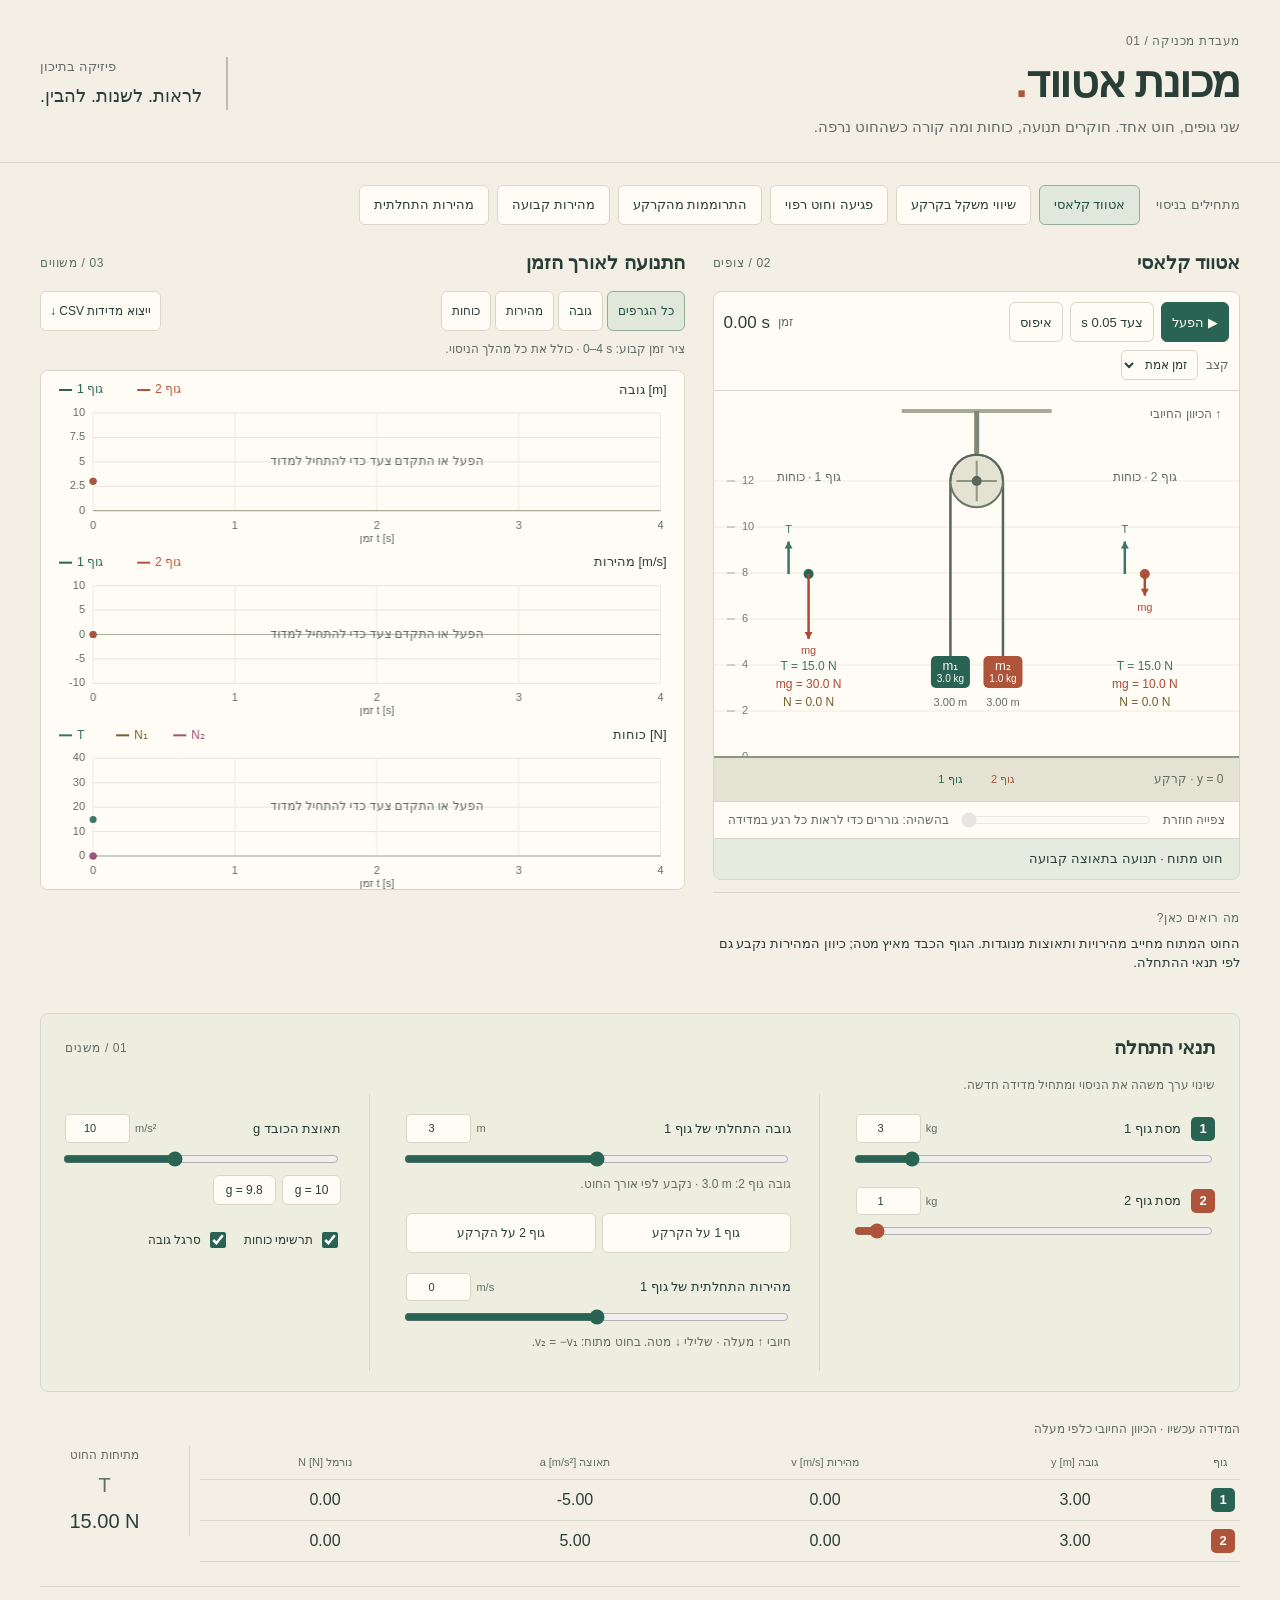
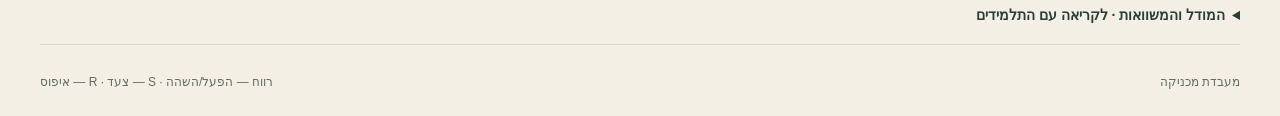
==== commit a309b144: "UI: larger machine, nice chart ticks, replay scrubber; tests and standalone rebuild" ====
--- a/atwood-lab.html
+++ b/atwood-lab.html
@@ -105,6 +105,15 @@
   .measurements-section{order:4}
 }
 
+/* Replay scrubber between the machine and its status line. */
+.replay-bar{display:flex;align-items:center;gap:10px;padding:8px 14px;background:var(--surface);border:1px solid var(--line);border-bottom:0;font-size:12px;color:var(--muted)}
+.replay-bar label{flex-shrink:0}
+.replay-bar input[type=range]{flex:1;min-width:80px}
+.replay-bar input[type=range]:disabled{opacity:.45;cursor:default}
+.replay-bar button{font-size:12px;min-height:30px;padding:3px 10px;flex-shrink:0}
+.replay-hint{flex-shrink:0}
+@media(max-width:1150px){.replay-hint{display:none}}
+
 </style></head>
 <body>
 <header class="app-header">
@@ -132,6 +141,8 @@
 <div class="time-readout"><span>זמן</span><bdi id="valTime">0.00 s</bdi></div></div>
 <div class="canvas-container"><canvas id="simCanvas" role="img" aria-label="מכונת אטווד: גוף 1 משמאל, גוף 2 מימין, חוט וגלגלת. גובה נמדד מתחתית הגוף עד הקרקע."></canvas>
 <span class="direction-note">↑ הכיוון החיובי</span></div>
+<div class="replay-bar"><label for="replaySlider">צפייה חוזרת</label><input id="replaySlider" type="range" min="0" max="0" step="any" value="0" disabled aria-describedby="replayHint">
+<button id="btnLive" hidden>חזרה לסוף ⇥</button><span id="replayHint" class="replay-hint">בהשהיה: גוררים כדי לראות כל רגע במדידה</span></div>
 <div id="valStateBadge" class="status-badge" role="status">חוט מתוח</div>
 <div class="learning-note"><span class="eyebrow">מה רואים כאן?</span><p id="stateExplanation"></p></div>
 </section>
@@ -345,7 +356,7 @@
   }
   // Round upward and leave a little stationary tail; do not change after play.
   const duration=settled?Math.max(2,Math.ceil((probe.time+.4)*2)/2):Math.ceil(horizon);
-  const pulleyHeight=Math.max(14,Math.ceil(maxHeight*1.8+2));
+  const pulleyHeight=Math.max(8,Math.ceil(maxHeight*1.25+2.5));
   const stringLength=2*pulleyHeight-probe.ropeSum;
   const range=ids=>{
    let min=Math.min(...ids.map(k=>bounds[k].min)),max=Math.max(...ids.map(k=>bounds[k].max));
@@ -372,7 +383,8 @@
     this.canvas.width=this.width*dpr;this.canvas.height=this.height*dpr;this.ctx.setTransform(dpr,0,0,dpr,0,0);
     this.groundY=this.height-44;this.meterScale=(this.groundY-90)/this.sim.pulleyHeight;
     this.pulleyCenterX=this.width/2;this.pulleyCenterY=90;
-    this.pulleyRadiusPx=Math.min(34,Math.max(24,this.width*.045));
+    this.pulleyRadiusPx=Math.min(38,Math.max(24,this.width*.05));
+    this.blockW=Math.round(Math.min(54,Math.max(36,this.width*.075)));this.blockH=Math.round(this.blockW*.83);
   }
   meterToPxY(y){return this.groundY-y*this.meterScale;}
   text(text,x,y,color='#626d64',size=12,align='center'){
@@ -386,8 +398,8 @@
     this.line(x,y,x,end,color,2.5);c.fillStyle=color;c.beginPath();c.moveTo(x,end);c.lineTo(x-4,end+sign*7);c.lineTo(x+4,end+sign*7);c.closePath();c.fill();
     this.text(label,x,end-sign*12,color,11);
   }
-  drawFBD(body,anchor){
-    const s=this.sim,c=this.ctx,y=this.groundY/2,m=body===1?s.m1:s.m2,N=body===1?s.N1:s.N2;
+  drawFBD(body,anchor,s=this.sim){
+    const c=this.ctx,y=this.groundY/2,m=body===1?s.m1:s.m2,N=body===1?s.N1:s.N2;
     const max=Math.max(s.m1*s.g,s.m2*s.g,s.T,s.N1,s.N2,1),arrowLength=Math.min(65,(this.height-200)/2),scale=arrowLength/max;
     this.text('גוף '+body+' · כוחות',anchor,y-arrowLength-31,'#626d64',12);
     c.fillStyle=body===1?'#286354':'#ae543b';c.beginPath();c.arc(anchor,y,5,0,Math.PI*2);c.fill();
@@ -398,8 +410,8 @@
     this.text('mg = '+(m*s.g).toFixed(1)+' N',anchor,y+arrowLength+46,'#ac4837',12);
     this.text('N = '+N.toFixed(1)+' N',anchor,y+arrowLength+64,'#75602e',12);
   }
-  draw(){
-    const c=this.ctx,s=this.sim,w=this.width,h=this.height,cx=w/2,cy=this.pulleyCenterY,r=this.pulleyRadiusPx;
+  draw(state=this.sim){
+    const c=this.ctx,s=state,w=this.width,h=this.height,cx=w/2,cy=this.pulleyCenterY,r=this.pulleyRadiusPx,bw=this.blockW,bh=this.blockH;
     c.clearRect(0,0,w,h);c.fillStyle='#fffcf5';c.fillRect(0,0,w,h);
     for(let k=0;k<=this.sim.pulleyHeight;k+=Math.max(1,Math.ceil(this.sim.pulleyHeight/8))){
       const py=this.meterToPxY(k);this.line(0,py,w,py,'#eeeadd');
@@ -411,16 +423,16 @@
     this.line(cx-75,20,cx+75,20,'#a7aa98',4);this.line(cx,20,cx,cy,'#7f8876',5);
     // Rope endpoints attach to the upper face of the schematic blocks.
     for(const body of [1,2]){
-      const x=cx+(body===1?-r:r),bottom=this.meterToPxY(body===1?s.y1:s.y2),top=bottom-30;
+      const x=cx+(body===1?-r:r),bottom=this.meterToPxY(body===1?s.y1:s.y2),top=bottom-bh;
       c.strokeStyle=s.isSlack?'#ba7c38':'#58665c';c.lineWidth=2.5;c.beginPath();c.moveTo(x,cy);
       if(s.isSlack){
         const gap=Math.max(0,s.y1+s.y2-s.ropeSum),amp=Math.min(14,3+gap*8);
         for(let i=1;i<=36;i++){const t=i/36;c.lineTo(x+amp*Math.sin(t*Math.PI*6)*Math.sin(t*Math.PI),cy+(top-cy)*t);}
       }else c.lineTo(x,top);
       c.stroke();
-      c.fillStyle=body===1?'#286354':'#ae543b';c.beginPath();c.roundRect(x-18,top,36,30,5);c.fill();
-      this.text(body===1?'m₁':'m₂',x,top+9,'#fffaf0',12);
-      this.text((body===1?s.m1:s.m2).toFixed(1)+' kg',x,top+23,'#fffaf0',10);
+      c.fillStyle=body===1?'#286354':'#ae543b';c.beginPath();c.roundRect(x-bw/2,top,bw,bh,5);c.fill();
+      this.text(body===1?'m₁':'m₂',x,top+bh*.32,'#fffaf0',Math.round(bh*.4));
+      this.text((body===1?s.m1:s.m2).toFixed(1)+' kg',x,top+bh*.74,'#fffaf0',Math.round(bh*.32));
       if(bottom<this.groundY-23)this.text((body===1?s.y1:s.y2).toFixed(2)+' m',x,bottom+15,'#626d64',11);
     }
     c.fillStyle='#e4e2d3';c.strokeStyle='#6a7769';c.lineWidth=2;
@@ -428,7 +440,8 @@
     c.save();c.translate(cx,cy);c.rotate(s.pulleyAngle);for(let i=0;i<4;i++){this.line(0,0,r-6,0,'#8d9780',2);c.rotate(Math.PI/2);}c.restore();
     c.fillStyle='#58665c';c.beginPath();c.arc(cx,cy,5,0,Math.PI*2);c.fill();
     c.beginPath();c.arc(cx,cy,r,Math.PI,0);c.strokeStyle='#58665c';c.stroke();
-    if(this.showFBD){this.drawFBD(1,w*.18);this.drawFBD(2,w*.82);}
+    const fbdX=Math.max(w*.18,84);
+    if(this.showFBD){this.drawFBD(1,fbdX,s);this.drawFBD(2,w-fbdX,s);}
     this.text('גוף 1',cx-r,this.groundY+23,'#286354',11);
     this.text('גוף 2',cx+r,this.groundY+23,'#ae543b',11);
   }
@@ -439,13 +452,26 @@
 </script><script>
 /* Fixed experiment axes prepared before play; all recorded samples stay visible. */
 (function(root,factory){if(typeof module==='object'&&module.exports)module.exports=factory();else root.AtwoodCharts=factory();})(typeof self!=='undefined'?self:this,function(){
+/* Readable tick spacing: 1, 2, 2.5 or 5 × 10ⁿ. */
+function niceStep(span,count){const raw=span/count,p=10**Math.floor(Math.log10(raw)),f=raw/p;return (f<=1?1:f<=2?2:f<=2.5?2.5:f<=5?5:10)*p;}
+/* Expands [min,max] outward to whole multiples of a nice step; never shrinks the planned range. */
+function niceAxis(min,max,count=4){if(!(max>min))max=min+1;const step=niceStep(max-min,count);return {min:Math.floor(min/step+1e-9)*step,max:Math.ceil(max/step-1e-9)*step,step};}
+function formatTick(v,step){let d=0;while(d<4&&Math.abs(Math.round(step*10**d)-step*10**d)>1e-6)d++;return String(Number(v.toFixed(d)));}
 class AtwoodCharts{
- constructor(canvas,o={}){this.canvas=canvas;this.ctx=canvas.getContext('2d');this.dataPoints=[];this.activeTab='all';this.theme=o.theme||'light';this.timeDomain={min:0,max:5};this.ranges=null;this.resize();}
+ constructor(canvas,o={}){this.canvas=canvas;this.ctx=canvas.getContext('2d');this.dataPoints=[];this.activeTab='all';this.theme=o.theme||'light';this.timeDomain={min:0,max:5};this.ranges=null;this.cursorIndex=null;this.resize();}
  setTheme(t){this.theme=t;this.draw();}
  resize(){const r=this.canvas.getBoundingClientRect(),d=typeof window==='undefined'?1:window.devicePixelRatio||1;this.width=r.width||600;this.height=r.height||510;this.canvas.width=this.width*d;this.canvas.height=this.height*d;this.ctx.setTransform(d,0,0,d,0,0);}
  setPlan(plan){this.timeDomain={min:0,max:plan.duration};this.ranges=plan.ranges;}
- reset(){this.dataPoints=[];this.draw();}
- record(time,s){this.dataPoints.push({t:time,y1:s.y1,y2:s.y2,v1:s.v1,v2:s.v2,a1:s.a1??0,a2:s.a2??0,T:s.T,N1:s.N1,N2:s.N2??0,isSlack:s.isSlack});}
+ reset(){this.dataPoints=[];this.cursorIndex=null;this.draw();}
+ record(time,s){this.dataPoints.push({t:time,y1:s.y1,y2:s.y2,v1:s.v1,v2:s.v2,a1:s.a1??0,a2:s.a2??0,T:s.T,N1:s.N1,N2:s.N2??0,isSlack:s.isSlack,angle:s.pulleyAngle,stateType:s.stateType,state:s.stateDescription});}
+ /* Replay: index of a recorded sample to highlight, or null to follow the latest sample. */
+ setCursor(index){this.cursorIndex=index;}
+ /* Index of the recorded sample closest to time t (samples are time-ordered). */
+ indexAt(t){
+   const d=this.dataPoints;if(!d.length)return null;
+   let lo=0,hi=d.length-1;while(lo<hi){const mid=(lo+hi)>>1;if(d[mid].t<t)lo=mid+1;else hi=mid;}
+   return lo>0&&Math.abs(d[lo-1].t-t)<=Math.abs(d[lo].t-t)?lo-1:lo;
+ }
  setActiveTab(tab){this.activeTab=tab;this.draw();}
  exportCSV(){
    if(!this.dataPoints.length)return null;
@@ -462,8 +488,8 @@
      force:{title:'כוחות [N]',series:[['T','T','#397668'],['N1','N₁','#75602e'],['N2','N₂','#a05276']]}
    };
    const plots=this.activeTab==='all'?['pos','vel','force']:[this.activeTab],slot=h/plots.length;
-   const latest=this.dataPoints.at(-1)?.t||0,minT=this.timeDomain.min,maxT=this.timeDomain.max;
-   const data=this.dataPoints;
+   const minT=this.timeDomain.min,maxT=this.timeDomain.max;
+   const data=this.dataPoints,cursor=data[this.cursorIndex??data.length-1];
    plots.forEach((key,index)=>{
      const cfg=defs[key],top=index*slot;
      this.text(cfg.title,w-18,top+19,'#293e37','right',13);
@@ -479,27 +505,29 @@
        for(const p of data)for(const s of cfg.series){minY=Math.min(minY,p[s[0]]);maxY=Math.max(maxY,p[s[0]]);}
        const span=Math.max(maxY-minY,1);if(key==='vel')minY-=span*.08;maxY+=span*.08;
      }
+     const axis=niceAxis(minY,maxY,4);minY=axis.min;maxY=axis.max;
      const sx=t=>x+(t-minT)/(maxT-minT)*pw,sy=v=>y+ph-(v-minY)/(maxY-minY)*ph;
-     for(let i=0;i<=3;i++){
-       const v=minY+(maxY-minY)*i/3,yy=sy(v);
-       this.line(x,yy,x+pw,yy,'#e8e5d9');this.text(v.toFixed(1),x-8,yy,'#626d64','right');
+     for(let i=0;minY+i*axis.step<=maxY+axis.step*1e-6;i++){
+       const v=minY+i*axis.step,yy=sy(v);
+       this.line(x,yy,x+pw,yy,'#e8e5d9');this.text(formatTick(v,axis.step),x-8,yy,'#626d64','right');
      }
-     for(let i=0;i<=4;i++){const t=minT+(maxT-minT)*i/4;this.line(sx(t),y,sx(t),y+ph,'#eeebdf');this.text(t.toFixed(1),sx(t),y+ph+15,'#626d64','center');}
+     const tStep=niceStep(maxT-minT,6);
+     for(let i=0;minT+i*tStep<=maxT+tStep*1e-6;i++){const t=minT+i*tStep;this.line(sx(t),y,sx(t),y+ph,'#eeebdf');this.text(formatTick(t,tStep),sx(t),y+ph+15,'#626d64','center');}
      this.text('זמן t [s]',x+pw/2,y+ph+28,'#626d64','center',11);
      if(minY<=0&&maxY>=0)this.line(x,sy(0),x+pw,sy(0),'#a6ae9a',1.2);
      c.save();c.beginPath();c.rect(x-4,y-4,pw+8,ph+8);c.clip();
-     if(data.length>1){c.setLineDash([3,4]);this.line(sx(latest),y,sx(latest),y+ph,'#a7aa98');c.setLineDash([]);}
+     if(data.length>1){c.setLineDash([3,4]);this.line(sx(cursor.t),y,sx(cursor.t),y+ph,'#a7aa98');c.setLineDash([]);}
      cfg.series.forEach(([key,label,color],i)=>{
        c.strokeStyle=color;c.lineWidth=2;c.setLineDash(i===1?[5,3]:i===2?[2,3]:[]);
        c.beginPath();data.forEach((p,j)=>{if(j)c.lineTo(sx(p.t),sy(p[key]));else c.moveTo(sx(p.t),sy(p[key]));});c.stroke();
-       if(data.length){const last=data.at(-1);c.beginPath();c.arc(sx(last.t),sy(last[key]),3.5,0,Math.PI*2);c.fillStyle=color;c.fill();}
+       if(data.length){c.beginPath();c.arc(sx(cursor.t),sy(cursor[key]),3.5,0,Math.PI*2);c.fillStyle=color;c.fill();}
      });
      c.restore();c.setLineDash([]);
      if(data.length<=1)this.text('הפעל או התקדם צעד כדי להתחיל למדוד',x+pw/2,y+ph/2,'#626d64','center',12);
    });
  }
 }
-return{AtwoodCharts};
+return{AtwoodCharts,niceAxis,niceStep};
 });
 
 </script><script>
@@ -516,13 +544,21 @@
  };
  const fields=[['M1','m1'],['M2','m2'],['G','g'],['Y1','initY1'],['V1','initV1']];
  let running=false,speed=1,last=null,accumulator=0,selected='classic',experimentPlan;
- let runDuration=5;
+ let runDuration=5,viewIndex=null;
  const buttons=[...document.querySelectorAll('.preset-btn')];
  function notice(t){$('configNotice').textContent=t;$('configNotice').hidden=!t;}
  function play(value){
+  if(value)viewIndex=null;
   running=value&&!sim.boundaryReached&&sim.time<runDuration;last=null;accumulator=0;
   $('btnPlayPause').textContent=running?'Ⅱ השהה':'▶ הפעל';
   $('btnPlayPause').setAttribute('aria-pressed',String(running));
+ }
+ // Replay: the recorded sample at viewIndex, layered over the live simulation's constant parameters.
+ function view(){
+  if(viewIndex===null)return sim;
+  const p=charts.dataPoints[viewIndex];
+  return Object.assign(Object.create(sim),{time:p.t,y1:p.y1,y2:p.y2,v1:p.v1,v2:p.v2,a1:p.a1,a2:p.a2,T:p.T,N1:p.N1,N2:p.N2,
+   isSlack:p.isSlack,pulleyAngle:p.angle,stateType:p.stateType,stateDescription:p.state,boundaryReached:false});
  }
  function sync(){
   for(const [id,key]of fields){$('input'+id).value=sim[key];$('slider'+id).value=sim[key];}
@@ -531,28 +567,33 @@
   $('formulaBoxT').textContent='T = 2m₁m₂g / (m₁ + m₂) = '+sim.getTheoretical().tension.toFixed(2)+' N';
  }
  function update(){
-  $('valTime').textContent=sim.time.toFixed(2)+' s';
-  for(const [id,k]of [['Y1','y1'],['Y2','y2'],['V1','v1'],['V2','v2'],['A1','a1'],['A2','a2'],['N1','N1'],['N2','N2']])$('val'+id).textContent=sim[k].toFixed(2);
-  $('valT').textContent=sim.T.toFixed(2)+' N';
-  const badge=$('valStateBadge'),text=sim.time>=runDuration-1e-8?'הניסוי הסתיים. כל המדידות מוצגות בגרפים; אפשר לייצא או לאפס.':sim.stateDescription;
+  const s=view(),replaying=viewIndex!==null;
+  $('valTime').textContent=s.time.toFixed(2)+' s';
+  for(const [id,k]of [['Y1','y1'],['Y2','y2'],['V1','v1'],['V2','v2'],['A1','a1'],['A2','a2'],['N1','N1'],['N2','N2']])$('val'+id).textContent=s[k].toFixed(2);
+  $('valT').textContent=s.T.toFixed(2)+' N';
+  const badge=$('valStateBadge'),text=replaying?'צפייה חוזרת · '+s.stateDescription:sim.time>=runDuration-1e-8?'הניסוי הסתיים. כל המדידות מוצגות בגרפים; אפשר לייצא או לאפס.':sim.stateDescription;
   if(badge.textContent!==text)badge.textContent=text;
-  badge.className='status-badge'+(sim.boundaryReached?' status-limit':sim.isSlack?' status-slack':'');
+  badge.className='status-badge'+(s.boundaryReached?' status-limit':s.isSlack?' status-slack':'');
   let explanation;
-  if(sim.boundaryReached)explanation='הגענו לגבול העליון שהוגדר למתקן. בחרו מהירות קטנה יותר או אפסו כדי לחקור ניסוי חדש.';
-  else if(sim.isSlack)explanation='החוט יכול למשוך, אך אינו יכול לדחוף. לכן המתיחות אפס; הגוף שבאוויר מאיץ מטה גם כשהוא עדיין נע מעלה.';
-  else if(sim.stateType.startsWith('EQUILIBRIUM'))explanation='המתיחות מאזנת את משקל הגוף התלוי. הקרקע מספקת את יתרת הכוח לגוף המונח עליה: N = mg − T.';
-  else if(sim.stateType==='LIFT_OFF')explanation='הגוף מתחיל להתרומם: המגע עם הקרקע מסתיים, והכוח הנורמלי מתאפס.';
-  else if(sim.a1===0)explanation='מסות שוות: הכוח השקול על כל גוף אפס. במנוחה הם נשארים במנוחה; עם מהירות התחלתית הם נעים במהירות קבועה עד לפגיעה.';
+  if(s.boundaryReached)explanation='הגענו לגבול העליון שהוגדר למתקן. בחרו מהירות קטנה יותר או אפסו כדי לחקור ניסוי חדש.';
+  else if(s.isSlack)explanation='החוט יכול למשוך, אך אינו יכול לדחוף. לכן המתיחות אפס; הגוף שבאוויר מאיץ מטה גם כשהוא עדיין נע מעלה.';
+  else if(s.stateType.startsWith('EQUILIBRIUM'))explanation='המתיחות מאזנת את משקל הגוף התלוי. הקרקע מספקת את יתרת הכוח לגוף המונח עליה: N = mg − T.';
+  else if(s.stateType==='LIFT_OFF')explanation='הגוף מתחיל להתרומם: המגע עם הקרקע מסתיים, והכוח הנורמלי מתאפס.';
+  else if(s.a1===0)explanation='מסות שוות: הכוח השקול על כל גוף אפס. במנוחה הם נשארים במנוחה; עם מהירות התחלתית הם נעים במהירות קבועה עד לפגיעה.';
   else explanation='החוט המתוח מחייב מהירויות ותאוצות מנוגדות. הגוף הכבד מאיץ מטה; כיוון המהירות נקבע גם לפי תנאי ההתחלה.';
   if($('stateExplanation').textContent!==explanation)$('stateExplanation').textContent=explanation;
   $('btnPlayPause').disabled=sim.boundaryReached||sim.time>=runDuration-1e-8;
   $('btnStep').disabled=sim.boundaryReached||sim.time>=runDuration-1e-8;
-  renderer.draw();charts.draw();
+  const points=charts.dataPoints,slider=$('replaySlider');
+  slider.max=String(points[points.length-1].t);slider.disabled=running||points.length<2;
+  if(!replaying)slider.value=slider.max;
+  $('btnLive').hidden=!replaying;$('replayHint').hidden=replaying;
+  renderer.draw(s);charts.setCursor(viewIndex);charts.draw();
  }
  function record(s=sim){charts.record(s.time,s);}
  sim.onEvent=record;
  function reset(){
-  play(false);
+  play(false);viewIndex=null;
   const parameters={m1:sim.m1,m2:sim.m2,g:sim.g,initY1:sim.initY1,initV1:sim.initV1};
   experimentPlan=AtwoodPlanning.planExperiment(parameters);runDuration=experimentPlan.duration;
   sim.setParameters({...parameters,pulleyHeight:experimentPlan.pulleyHeight,stringLength:experimentPlan.stringLength});
@@ -592,14 +633,19 @@
  function advance(dt){
   sim.step(Math.min(dt,runDuration-sim.time));record();if(sim.boundaryReached||sim.time>=runDuration-1e-8)play(false);
  }
- $('btnStep').addEventListener('click',()=>{play(false);advance(.05);update();});
+ $('btnStep').addEventListener('click',()=>{play(false);viewIndex=null;advance(.05);update();});
+ $('replaySlider').addEventListener('input',()=>{
+  play(false);const index=charts.indexAt(Number($('replaySlider').value));
+  viewIndex=index===charts.dataPoints.length-1?null:index;update();
+ });
+ $('btnLive').addEventListener('click',()=>{viewIndex=null;update();});
  $('btnGround1').addEventListener('click',()=>{$('inputY1').value=0;$('inputV1').value=0;apply();});
  $('btnGround2').addEventListener('click',()=>{$('inputY1').value=6;$('inputV1').value=0;apply();});
  $('btnG10').addEventListener('click',()=>{$('inputG').value=10;apply();});
  $('btnG98').addEventListener('click',()=>{$('inputG').value=9.8;apply();});
  $('speedSelect').addEventListener('change',()=>{speed=Number($('speedSelect').value);accumulator=0;last=null;});
- $('toggleFBD').addEventListener('change',()=>{renderer.showFBD=$('toggleFBD').checked;renderer.draw();});
- $('toggleRuler').addEventListener('change',()=>{renderer.showRuler=$('toggleRuler').checked;renderer.draw();});
+ $('toggleFBD').addEventListener('change',()=>{renderer.showFBD=$('toggleFBD').checked;update();});
+ $('toggleRuler').addEventListener('change',()=>{renderer.showRuler=$('toggleRuler').checked;update();});
  for(const [id,key]of [['All','all'],['Pos','pos'],['Vel','vel'],['Force','force']]){
   $('tab'+id).addEventListener('click',()=>{
    for(const b of document.querySelectorAll('.tab-btn')){const active=b.id==='tab'+id;b.classList.toggle('active',active);b.setAttribute('aria-pressed',String(active));}
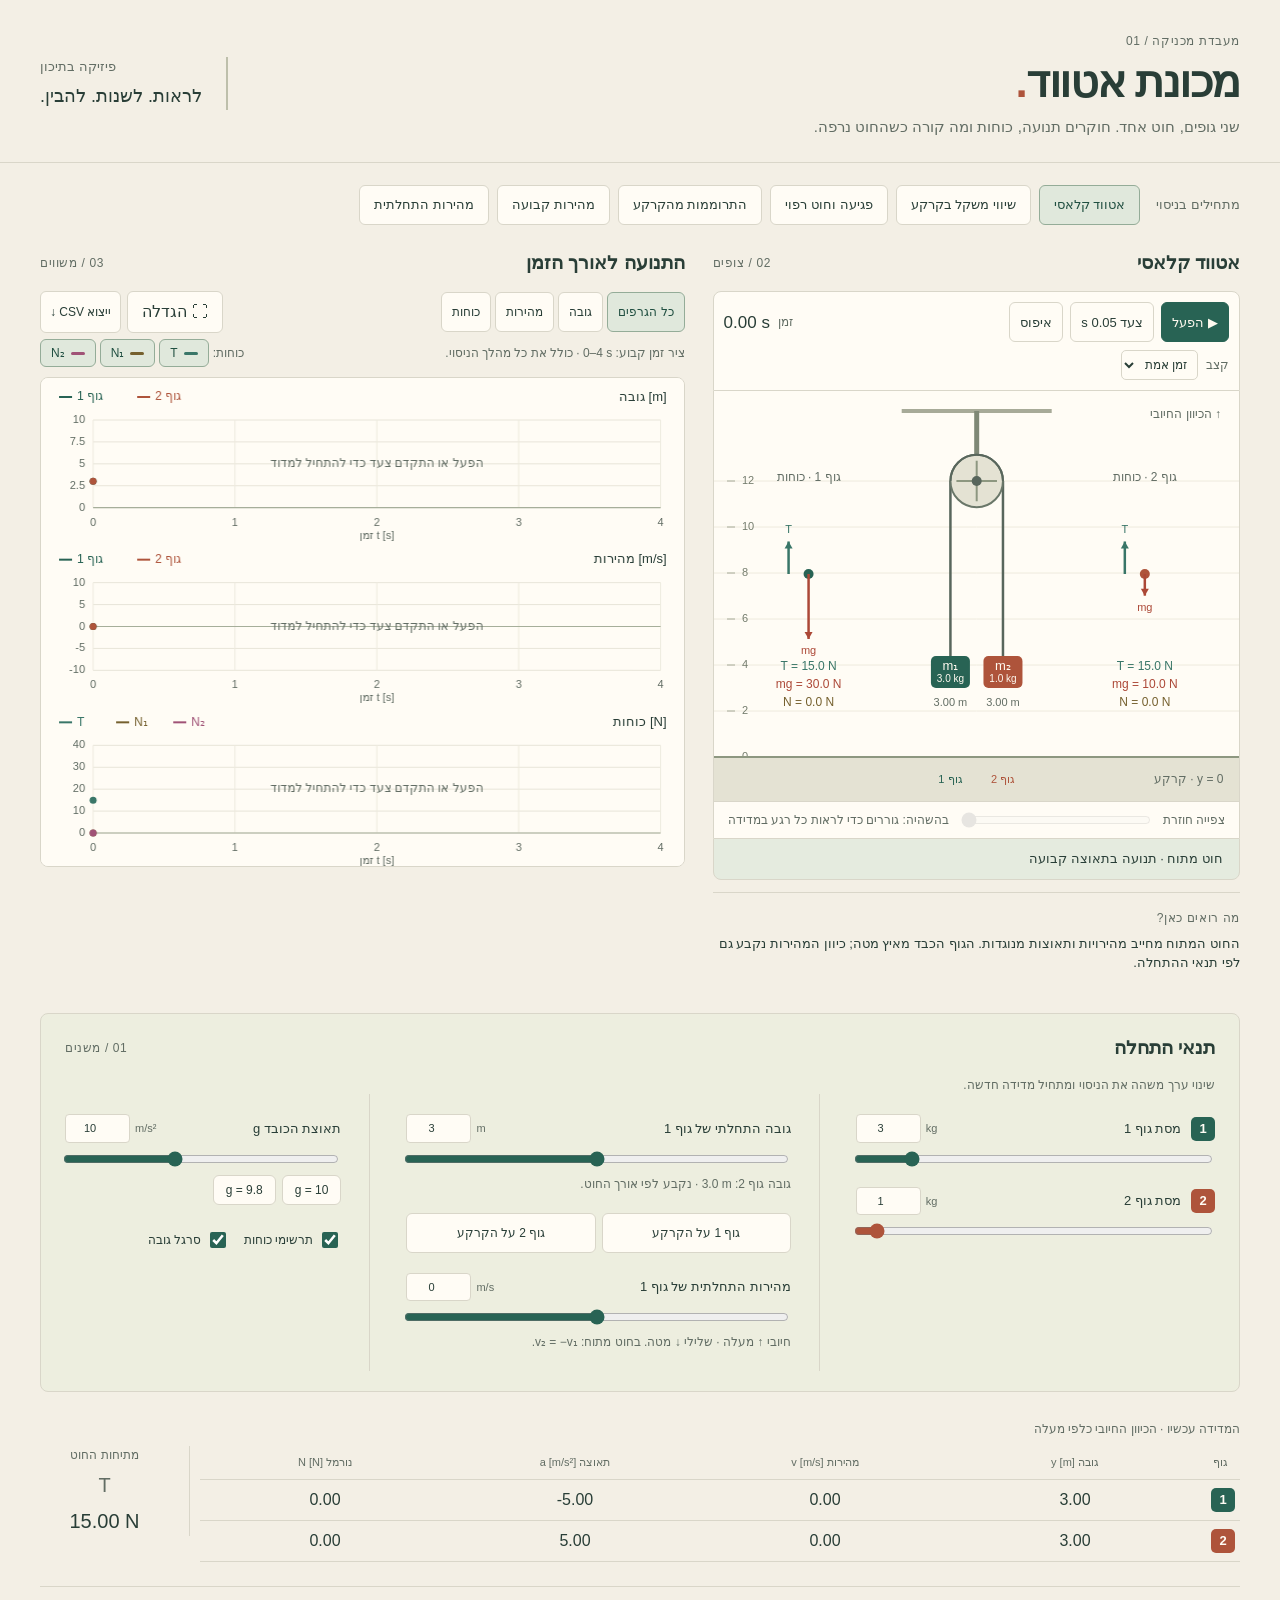
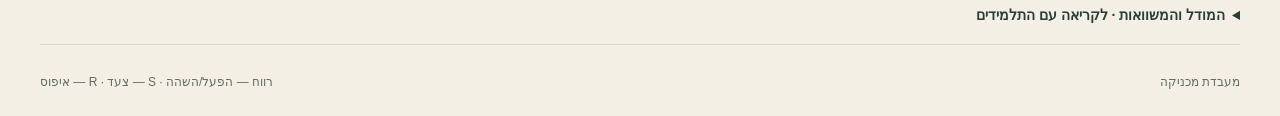
==== commit 80d08fab: "UI: add graph full-window expand button and toggleable force series (T, N1, N2)" ====
--- a/atwood-lab.html
+++ b/atwood-lab.html
@@ -29,7 +29,6 @@
   .graph-tabs button{padding:7px 10px;font-size:12px}
   #btnExportCSV{padding:7px 9px}
   .graph-canvas-container{height:clamp(360px,calc(100dvh - 410px),510px)}
-  .graphs-section>.hint{margin:9px 0 12px}
   .measurement-table{flex-wrap:wrap;gap:10px;margin-top:12px}
   .tension-readout{flex:auto;border:0;padding:0;display:flex;align-items:center;gap:12px;text-align:right}
   .tension-readout bdi{margin:0;font-size:20px}
@@ -47,8 +46,10 @@
   h1{font-size:34px;margin:4px 0 6px}
   .brand p{font-size:13px}
   main{padding-top:14px}
-  .presets-bar{margin-bottom:18px}
-  .section-heading{margin-bottom:10px}
+  .presets-bar{margin-bottom:14px}
+  .section-heading{margin-bottom:8px}
+  .graph-subbar{margin:4px 0 6px}
+  .graph-canvas-container{height:clamp(280px,calc(100dvh - 380px),440px)}
 }
 @media (max-width:760px){
   .graphs-section{order:2;min-width:0;width:100%;margin-top:14px}
@@ -84,11 +85,13 @@
 }
 
 @media(min-width:761px){
-  .graph-canvas-container{height:clamp(390px,calc(100dvh - 350px),520px)}
-}
-
-@media(min-width:761px) and (max-width:850px){
-  .graph-canvas-container{height:clamp(360px,calc(100dvh - 410px),520px)}
+  .graph-canvas-container{height:clamp(300px,calc(100dvh - 410px),490px)}
+}
+
+@media(min-width:761px) and (max-width:1050px){
+  .graph-actions button{padding:6px 9px;font-size:12px;min-height:34px}
+  .graph-tabs button{padding:6px 8px;font-size:12px}
+  .series-btn{padding:2px 7px;font-size:11px}
 }
 
 
@@ -113,6 +116,20 @@
 .replay-bar button{font-size:12px;min-height:30px;padding:3px 10px;flex-shrink:0}
 .replay-hint{flex-shrink:0}
 @media(max-width:1150px){.replay-hint{display:none}}
+
+/* Graph controls: force toggles and full-window graphs. */
+.graph-actions{display:flex;gap:6px}
+.graph-subbar{display:flex;align-items:center;justify-content:space-between;flex-wrap:wrap;gap:6px 12px;margin:6px 0 10px}
+.graph-subbar .hint{margin:0}
+.series-toggles{display:flex;align-items:center;gap:4px;font-size:12px;color:var(--muted)}
+.series-toggles[hidden]{display:none}
+.series-btn{display:inline-flex;align-items:center;gap:6px;min-height:28px;padding:2px 10px;font-size:12px}
+.series-btn i{display:inline-block;width:14px;height:3px;border-radius:2px;background:var(--c)}
+.series-btn[aria-pressed=false]{background:var(--surface);border-color:var(--line);color:var(--muted);text-decoration:line-through;opacity:.65}
+.series-btn[aria-pressed=false] i{background:#c9c6b8}
+body.graphs-open{overflow:hidden}
+.graphs-section.expanded{position:fixed;inset:0;z-index:50;margin:0;padding:16px 24px;border:0;background:var(--paper);display:flex;flex-direction:column}
+.graphs-section.expanded .graph-canvas-container{flex:1;min-height:0;height:auto}
 
 </style></head>
 <body>
@@ -150,8 +167,9 @@
 <div class="section-heading"><h2>התנועה לאורך הזמן</h2><span class="eyebrow">03 / משווים</span></div>
 <div class="graphs-header"><div class="graph-tabs" role="group" aria-label="סוג הגרף">
 <button id="tabAll" class="tab-btn active" aria-pressed="true">כל הגרפים</button><button id="tabPos" class="tab-btn" aria-pressed="false">גובה</button><button id="tabVel" class="tab-btn" aria-pressed="false">מהירות</button><button id="tabForce" class="tab-btn" aria-pressed="false">כוחות</button></div>
-<button id="btnExportCSV">ייצוא מדידות CSV ↓</button></div>
-<p class="hint" id="graphPlanNote">ציר הזמן נקבע מראש לפי תנאי הניסוי ונשאר קבוע.</p>
+<div class="graph-actions"><button id="btnExpand" aria-pressed="false" title="הגדלת הגרפים לכל החלון · רווח — הפעל/השהה · Esc — סגירה">⛶ הגדלה</button><button id="btnExportCSV">ייצוא CSV ↓</button></div></div>
+<div class="graph-subbar"><p class="hint" id="graphPlanNote">ציר הזמן נקבע מראש לפי תנאי הניסוי ונשאר קבוע.</p>
+<div id="forceToggles" class="series-toggles" role="group" aria-label="כוחות שמוצגים בגרף"><span>כוחות:</span><button class="series-btn" data-series="T" aria-pressed="true"><i style="--c:#397668"></i>T</button><button class="series-btn" data-series="N1" aria-pressed="true"><i style="--c:#75602e"></i>N₁</button><button class="series-btn" data-series="N2" aria-pressed="true"><i style="--c:#a05276"></i>N₂</button></div></div>
 <div class="graph-canvas-container"><canvas id="graphCanvas" role="img" aria-label="גרפי גובה, מהירות ומתיחות ונורמל של שני הגופים כתלות בזמן"></canvas></div>
 </section>
 <aside class="controls-sidebar" aria-label="הגדרות הניסוי">
@@ -458,7 +476,7 @@
 function niceAxis(min,max,count=4){if(!(max>min))max=min+1;const step=niceStep(max-min,count);return {min:Math.floor(min/step+1e-9)*step,max:Math.ceil(max/step-1e-9)*step,step};}
 function formatTick(v,step){let d=0;while(d<4&&Math.abs(Math.round(step*10**d)-step*10**d)>1e-6)d++;return String(Number(v.toFixed(d)));}
 class AtwoodCharts{
- constructor(canvas,o={}){this.canvas=canvas;this.ctx=canvas.getContext('2d');this.dataPoints=[];this.activeTab='all';this.theme=o.theme||'light';this.timeDomain={min:0,max:5};this.ranges=null;this.cursorIndex=null;this.resize();}
+ constructor(canvas,o={}){this.canvas=canvas;this.ctx=canvas.getContext('2d');this.dataPoints=[];this.activeTab='all';this.theme=o.theme||'light';this.timeDomain={min:0,max:5};this.ranges=null;this.cursorIndex=null;this.hiddenSeries=new Set();this.resize();}
  setTheme(t){this.theme=t;this.draw();}
  resize(){const r=this.canvas.getBoundingClientRect(),d=typeof window==='undefined'?1:window.devicePixelRatio||1;this.width=r.width||600;this.height=r.height||510;this.canvas.width=this.width*d;this.canvas.height=this.height*d;this.ctx.setTransform(d,0,0,d,0,0);}
  setPlan(plan){this.timeDomain={min:0,max:plan.duration};this.ranges=plan.ranges;}
@@ -466,6 +484,8 @@
  record(time,s){this.dataPoints.push({t:time,y1:s.y1,y2:s.y2,v1:s.v1,v2:s.v2,a1:s.a1??0,a2:s.a2??0,T:s.T,N1:s.N1,N2:s.N2??0,isSlack:s.isSlack,angle:s.pulleyAngle,stateType:s.stateType,state:s.stateDescription});}
  /* Replay: index of a recorded sample to highlight, or null to follow the latest sample. */
  setCursor(index){this.cursorIndex=index;}
+ /* Show or hide one plotted series (e.g. 'T', 'N1'); axes stay fixed. */
+ setSeriesVisible(key,visible){if(visible)this.hiddenSeries.delete(key);else this.hiddenSeries.add(key);}
  /* Index of the recorded sample closest to time t (samples are time-ordered). */
  indexAt(t){
    const d=this.dataPoints;if(!d.length)return null;
@@ -495,8 +515,9 @@
      this.text(cfg.title,w-18,top+19,'#293e37','right',13);
      let lx=18;
      cfg.series.forEach(([k,label,color],i)=>{
-       this.line(lx,top+19,lx+13,top+19,color,2);
-       this.text(label,lx+18,top+19,color,'left',12);lx+=key==='force'?57:78;
+       const shown=!this.hiddenSeries.has(k),tint=shown?color:'#c9c6b8';
+       this.line(lx,top+19,lx+13,top+19,tint,2);
+       this.text(label,lx+18,top+19,tint,'left',12);lx+=key==='force'?57:78;
      });
      const x=52,y=top+42,pw=w-76,ph=slot-75;
      let minY=0,maxY=1;
@@ -518,6 +539,7 @@
      c.save();c.beginPath();c.rect(x-4,y-4,pw+8,ph+8);c.clip();
      if(data.length>1){c.setLineDash([3,4]);this.line(sx(cursor.t),y,sx(cursor.t),y+ph,'#a7aa98');c.setLineDash([]);}
      cfg.series.forEach(([key,label,color],i)=>{
+       if(this.hiddenSeries.has(key))return;
        c.strokeStyle=color;c.lineWidth=2;c.setLineDash(i===1?[5,3]:i===2?[2,3]:[]);
        c.beginPath();data.forEach((p,j)=>{if(j)c.lineTo(sx(p.t),sy(p[key]));else c.moveTo(sx(p.t),sy(p[key]));});c.stroke();
        if(data.length){c.beginPath();c.arc(sx(cursor.t),sy(cursor[key]),3.5,0,Math.PI*2);c.fillStyle=color;c.fill();}
@@ -650,13 +672,25 @@
   $('tab'+id).addEventListener('click',()=>{
    for(const b of document.querySelectorAll('.tab-btn')){const active=b.id==='tab'+id;b.classList.toggle('active',active);b.setAttribute('aria-pressed',String(active));}
    charts.setActiveTab(key);
+   $('forceToggles').hidden=key==='pos'||key==='vel';
   });
  }
+ for(const b of document.querySelectorAll('.series-btn'))b.addEventListener('click',()=>{
+  const visible=b.getAttribute('aria-pressed')!=='true';
+  b.setAttribute('aria-pressed',String(visible));charts.setSeriesVisible(b.dataset.series,visible);charts.draw();
+ });
+ const graphsSection=document.querySelector('.graphs-section');
+ function expandGraphs(on){
+  graphsSection.classList.toggle('expanded',on);document.body.classList.toggle('graphs-open',on);
+  $('btnExpand').setAttribute('aria-pressed',String(on));$('btnExpand').textContent=on?'✕ סגירה':'⛶ הגדלה';
+ }
+ $('btnExpand').addEventListener('click',()=>{expandGraphs(!graphsSection.classList.contains('expanded'));$('btnExpand').blur();});
  $('btnExportCSV').addEventListener('click',()=>{
   const url=URL.createObjectURL(new Blob(['﻿'+charts.exportCSV()],{type:'text/csv;charset=utf-8'})),a=document.createElement('a');
   a.href=url;a.download='atwood-measurements.csv';a.click();setTimeout(()=>URL.revokeObjectURL(url),1000);
  });
  window.addEventListener('keydown',e=>{
+  if(e.code==='Escape'&&graphsSection.classList.contains('expanded')){expandGraphs(false);return;}
   if(e.target.closest('input,select,textarea,button,summary')||e.ctrlKey||e.metaKey||e.altKey||e.repeat)return;
   if(e.code==='Space'){e.preventDefault();play(!running);}
   else if(e.code==='KeyR')$('btnReset').click();
